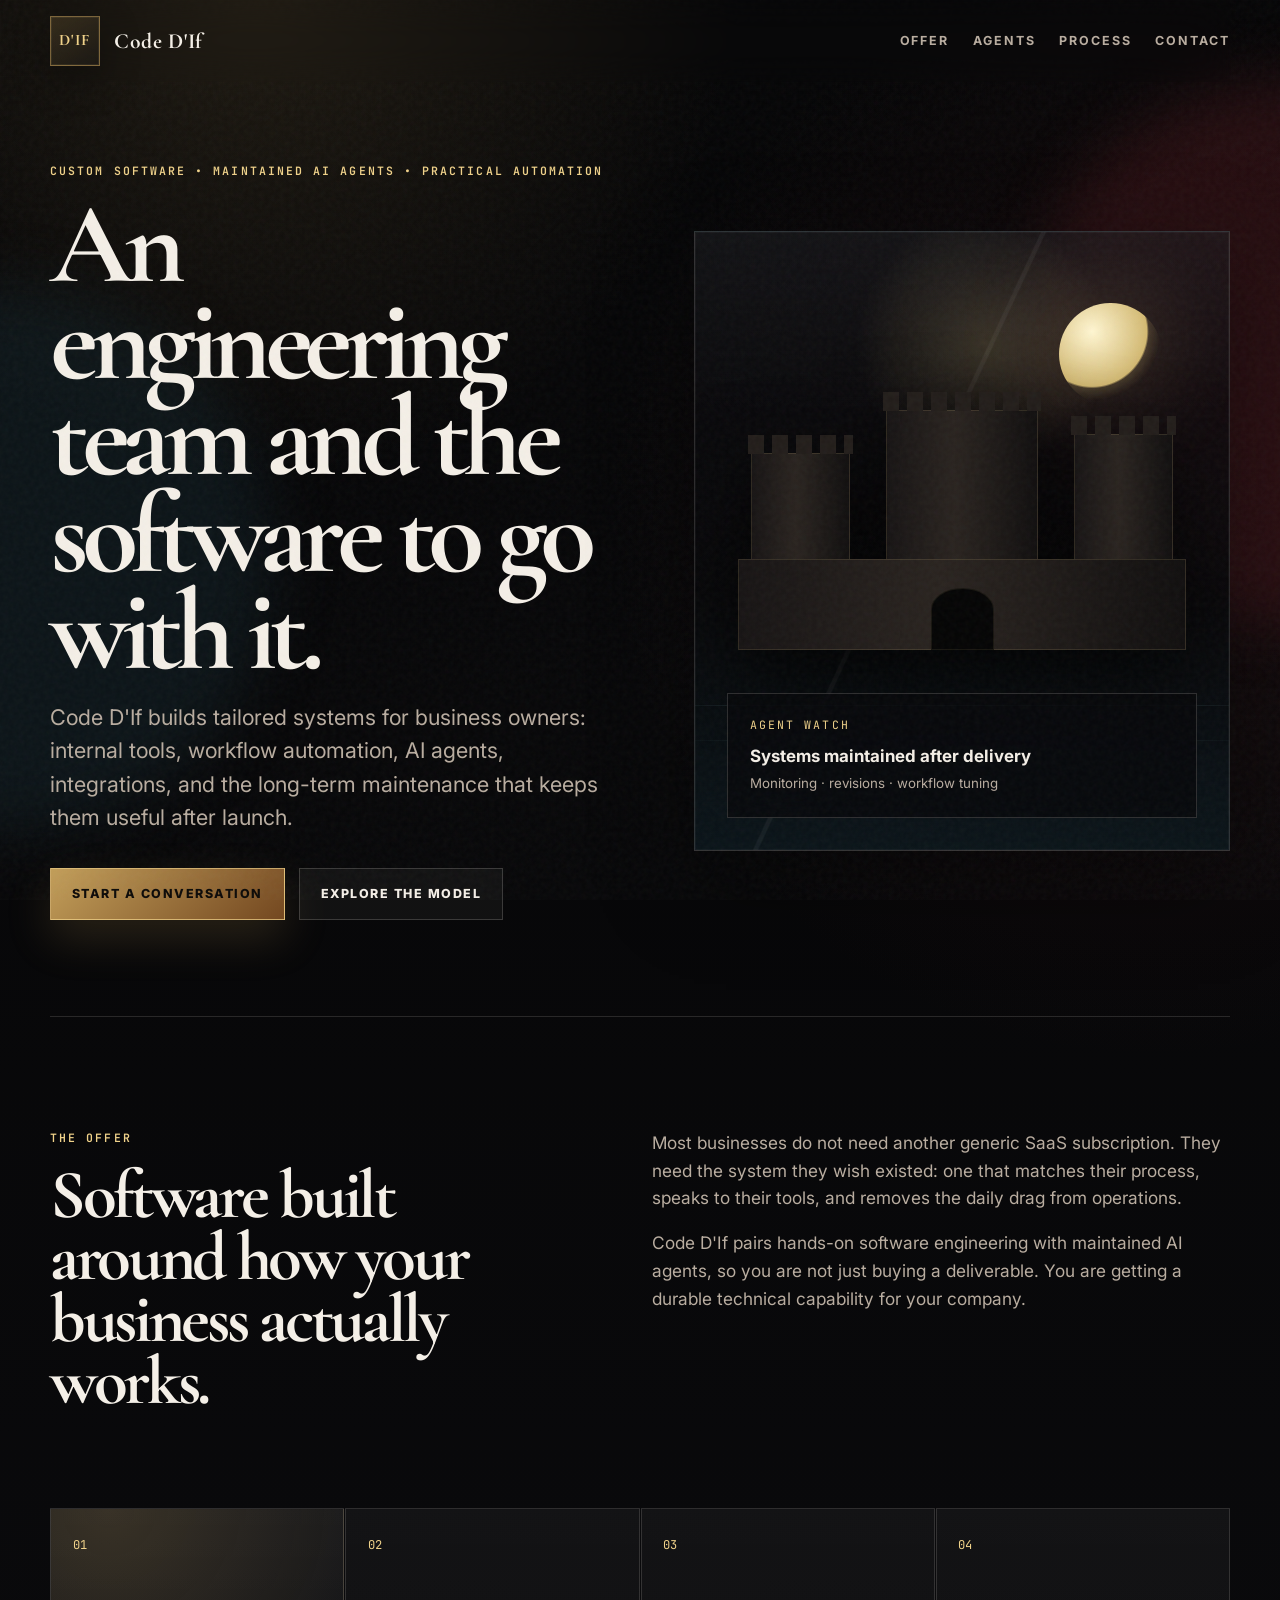
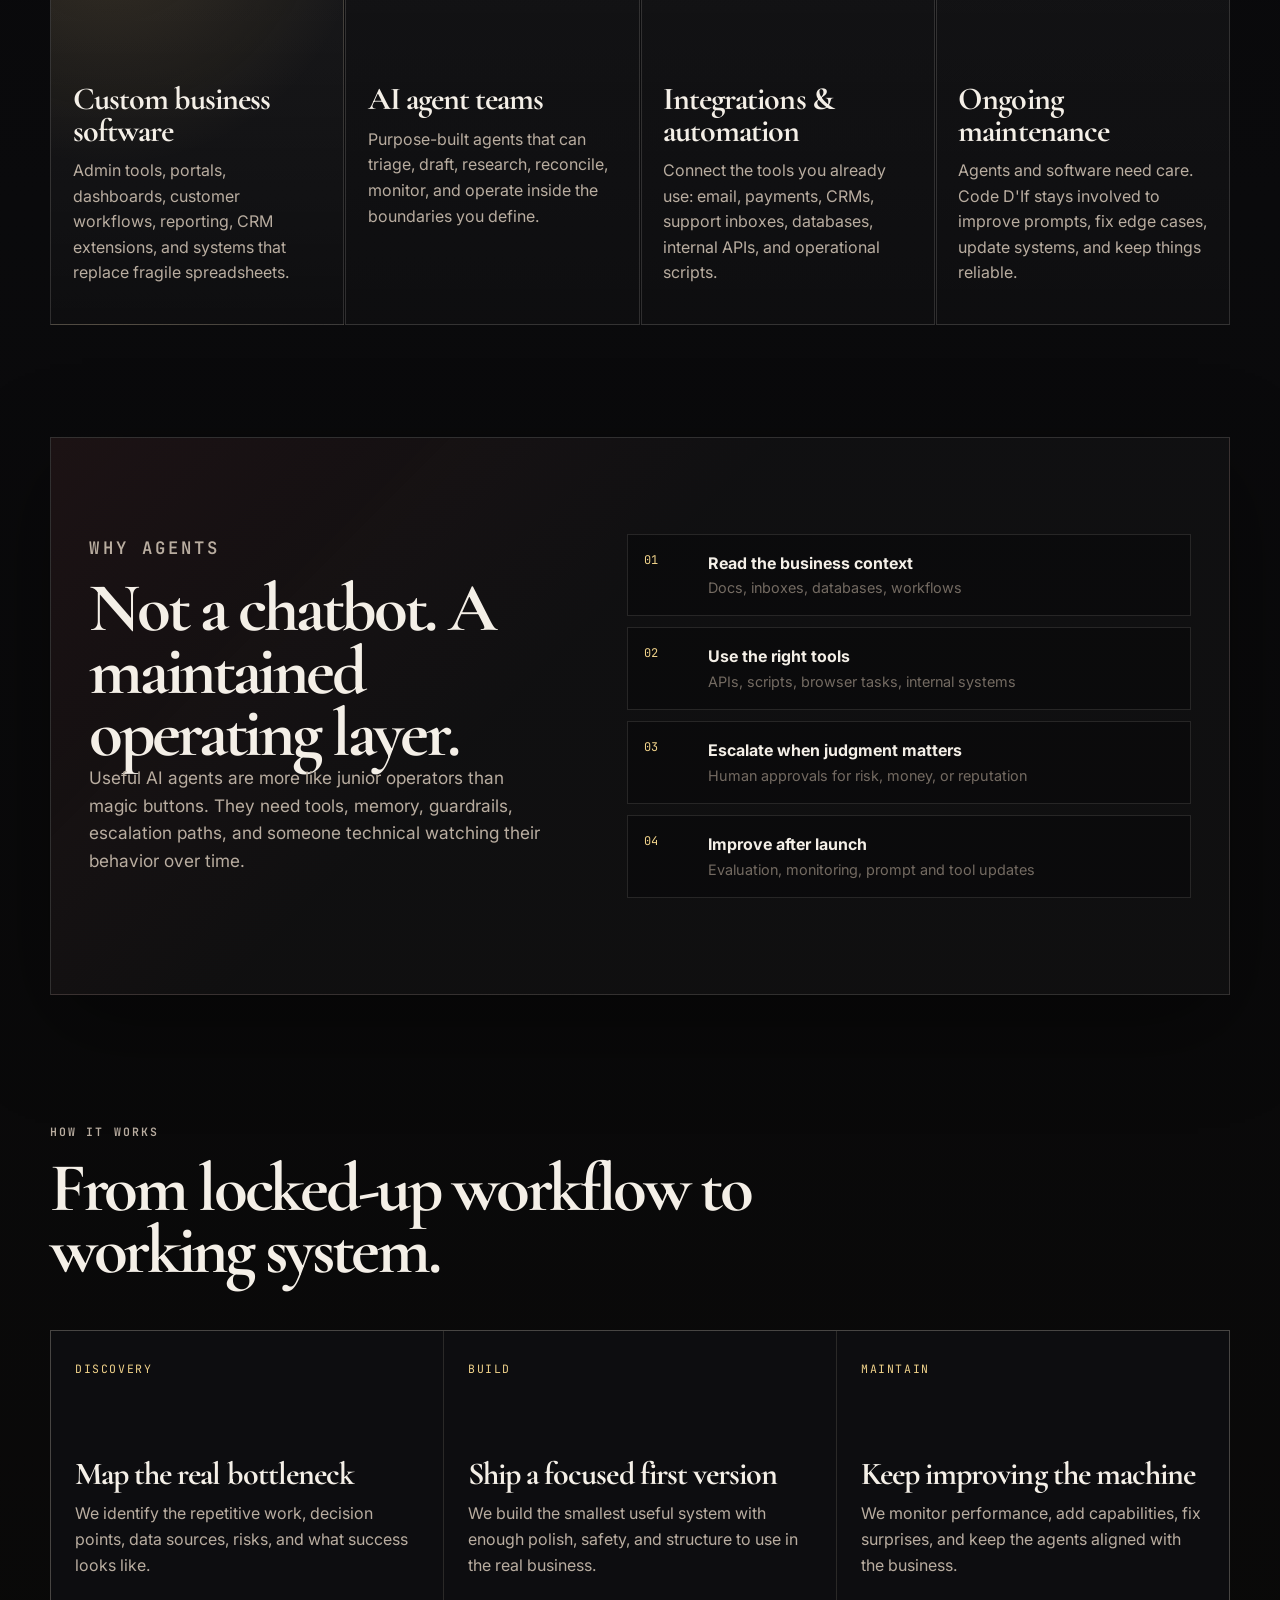
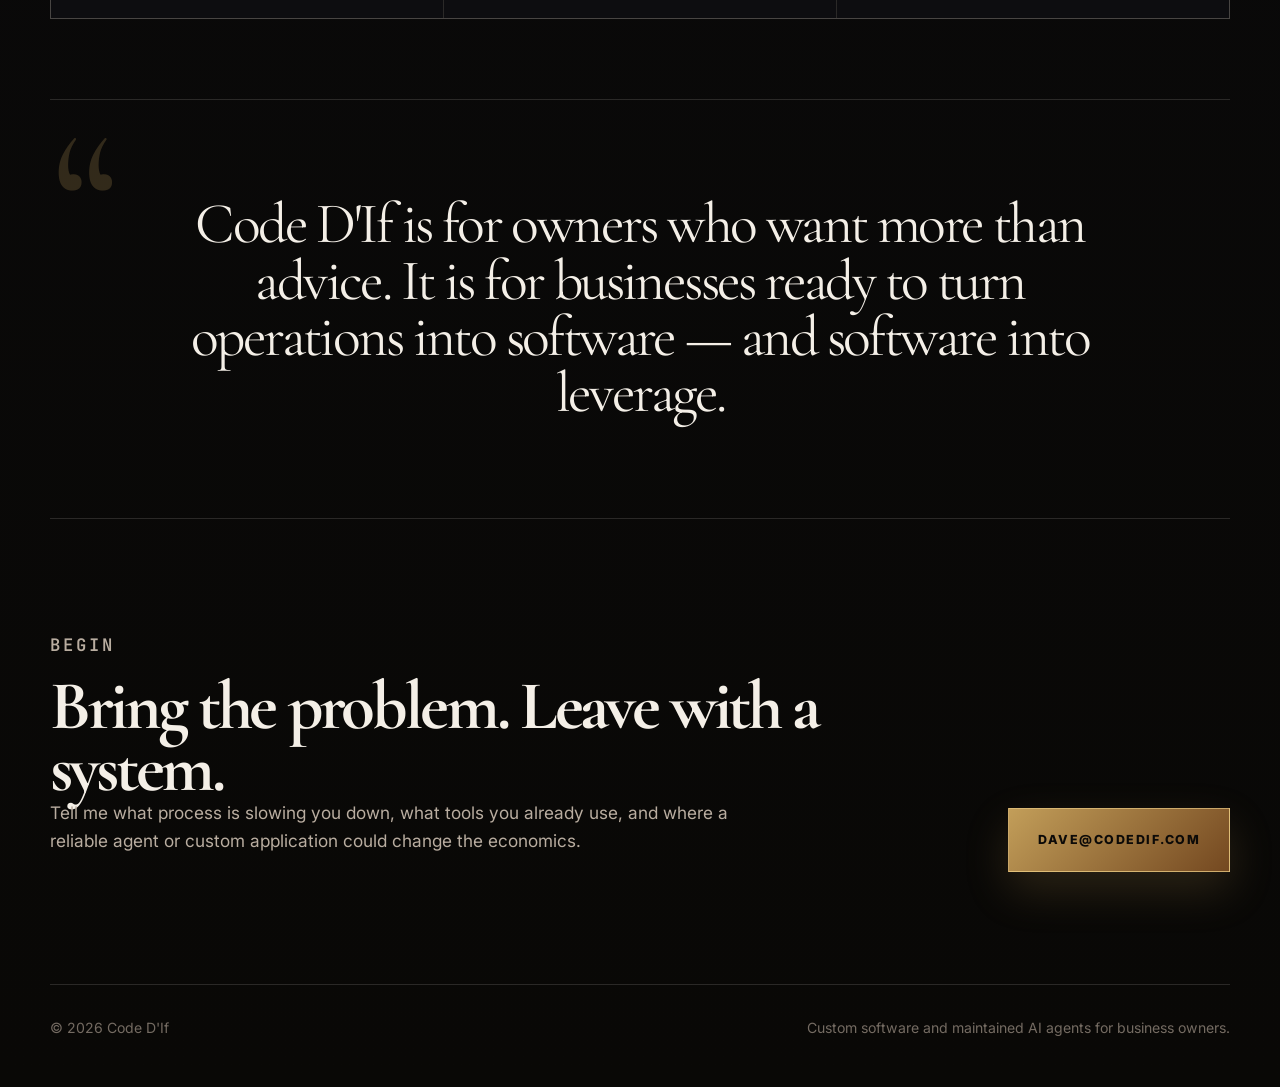
==== index.html @ 92522d08 "feat: add Code D'If static landing page" ====
<!doctype html>
<html lang="en">
<head>
  <meta charset="utf-8" />
  <meta name="viewport" content="width=device-width, initial-scale=1" />
  <meta name="description" content="Code D'If builds custom software and maintained AI agent teams for business owners who need practical systems, fast." />
  <meta name="theme-color" content="#060607" />
  <title>Code D'If — Custom Software & AI Agent Teams</title>
  <link rel="preconnect" href="https://fonts.googleapis.com">
  <link rel="preconnect" href="https://fonts.gstatic.com" crossorigin>
  <link href="https://fonts.googleapis.com/css2?family=Cormorant+Garamond:wght@500;600;700&family=Inter:wght@300;400;500;600;700;800&family=JetBrains+Mono:wght@400;500;600&display=swap" rel="stylesheet">
  <link rel="stylesheet" href="styles.css" />
</head>
<body>
  <div class="ambient ambient-one"></div>
  <div class="ambient ambient-two"></div>

  <header class="site-header" aria-label="Main navigation">
    <a class="brand" href="#top" aria-label="Code D'If home">
      <span class="brand-mark">D'IF</span>
      <span class="brand-text">Code D'If</span>
    </a>
    <nav class="nav-links" aria-label="Primary">
      <a href="#offer">Offer</a>
      <a href="#agents">Agents</a>
      <a href="#process">Process</a>
      <a href="#contact">Contact</a>
    </nav>
  </header>

  <main id="top">
    <section class="hero section-shell">
      <div class="hero-copy">
        <p class="eyebrow">Custom software • maintained AI agents • practical automation</p>
        <h1>An engineering team and the software to go with it.</h1>
        <p class="hero-lede">
          Code D'If builds tailored systems for business owners: internal tools, workflow automation,
          AI agents, integrations, and the long-term maintenance that keeps them useful after launch.
        </p>
        <div class="hero-actions">
          <a class="button primary" href="mailto:dave@codedif.com?subject=Project%20inquiry%20for%20Code%20D'If">Start a conversation</a>
          <a class="button ghost" href="#offer">Explore the model</a>
        </div>
      </div>
      <div class="hero-visual" aria-hidden="true">
        <div class="moon"></div>
        <div class="fortress">
          <span class="tower tower-left"></span>
          <span class="tower tower-right"></span>
          <span class="keep"></span>
          <span class="wall"></span>
          <span class="gate"></span>
        </div>
        <div class="waterline waterline-one"></div>
        <div class="waterline waterline-two"></div>
        <div class="signal-card">
          <span class="mono">AGENT WATCH</span>
          <strong>Systems maintained after delivery</strong>
          <small>Monitoring · revisions · workflow tuning</small>
        </div>
      </div>
    </section>

    <section id="offer" class="section-shell split-section">
      <div>
        <p class="eyebrow">The offer</p>
        <h2>Software built around how your business actually works.</h2>
      </div>
      <div class="rich-text">
        <p>
          Most businesses do not need another generic SaaS subscription. They need the system they
          wish existed: one that matches their process, speaks to their tools, and removes the daily
          drag from operations.
        </p>
        <p>
          Code D'If pairs hands-on software engineering with maintained AI agents, so you are not just
          buying a deliverable. You are getting a durable technical capability for your company.
        </p>
      </div>
    </section>

    <section class="section-shell cards-grid" aria-label="Services">
      <article class="service-card featured">
        <span class="card-number">01</span>
        <h3>Custom business software</h3>
        <p>Admin tools, portals, dashboards, customer workflows, reporting, CRM extensions, and systems that replace fragile spreadsheets.</p>
      </article>
      <article class="service-card">
        <span class="card-number">02</span>
        <h3>AI agent teams</h3>
        <p>Purpose-built agents that can triage, draft, research, reconcile, monitor, and operate inside the boundaries you define.</p>
      </article>
      <article class="service-card">
        <span class="card-number">03</span>
        <h3>Integrations & automation</h3>
        <p>Connect the tools you already use: email, payments, CRMs, support inboxes, databases, internal APIs, and operational scripts.</p>
      </article>
      <article class="service-card">
        <span class="card-number">04</span>
        <h3>Ongoing maintenance</h3>
        <p>Agents and software need care. Code D'If stays involved to improve prompts, fix edge cases, update systems, and keep things reliable.</p>
      </article>
    </section>

    <section id="agents" class="section-shell agents-panel">
      <div class="panel-copy">
        <p class="eyebrow">Why agents</p>
        <h2>Not a chatbot. A maintained operating layer.</h2>
        <p>
          Useful AI agents are more like junior operators than magic buttons. They need tools, memory,
          guardrails, escalation paths, and someone technical watching their behavior over time.
        </p>
      </div>
      <div class="agent-stack">
        <div class="agent-row"><span>01</span><strong>Read the business context</strong><em>Docs, inboxes, databases, workflows</em></div>
        <div class="agent-row"><span>02</span><strong>Use the right tools</strong><em>APIs, scripts, browser tasks, internal systems</em></div>
        <div class="agent-row"><span>03</span><strong>Escalate when judgment matters</strong><em>Human approvals for risk, money, or reputation</em></div>
        <div class="agent-row"><span>04</span><strong>Improve after launch</strong><em>Evaluation, monitoring, prompt and tool updates</em></div>
      </div>
    </section>

    <section id="process" class="section-shell process-section">
      <p class="eyebrow">How it works</p>
      <h2>From locked-up workflow to working system.</h2>
      <div class="timeline">
        <article>
          <span>Discovery</span>
          <h3>Map the real bottleneck</h3>
          <p>We identify the repetitive work, decision points, data sources, risks, and what success looks like.</p>
        </article>
        <article>
          <span>Build</span>
          <h3>Ship a focused first version</h3>
          <p>We build the smallest useful system with enough polish, safety, and structure to use in the real business.</p>
        </article>
        <article>
          <span>Maintain</span>
          <h3>Keep improving the machine</h3>
          <p>We monitor performance, add capabilities, fix surprises, and keep the agents aligned with the business.</p>
        </article>
      </div>
    </section>

    <section class="section-shell proof-section">
      <div class="quote-mark">“</div>
      <blockquote>
        Code D'If is for owners who want more than advice. It is for businesses ready to turn operations into software — and software into leverage.
      </blockquote>
    </section>

    <section id="contact" class="section-shell contact-section">
      <div>
        <p class="eyebrow">Begin</p>
        <h2>Bring the problem. Leave with a system.</h2>
        <p>Tell me what process is slowing you down, what tools you already use, and where a reliable agent or custom application could change the economics.</p>
      </div>
      <a class="button primary large" href="mailto:dave@codedif.com?subject=Project%20inquiry%20for%20Code%20D'If">dave@codedif.com</a>
    </section>
  </main>

  <footer class="site-footer">
    <span>© <span id="year">2026</span> Code D'If</span>
    <span>Custom software and maintained AI agents for business owners.</span>
  </footer>

  <script>
    document.getElementById('year').textContent = new Date().getFullYear();
  </script>
</body>
</html>
---- styles.css ----
:root {
  --bg: #060607;
  --bg-2: #0d0d10;
  --ink: #f4efe7;
  --muted: #b9ada0;
  --dim: #746b62;
  --gold: #c6a15b;
  --gold-2: #f0d28a;
  --blood: #581d20;
  --sea: #14252c;
  --line: rgba(244, 239, 231, 0.14);
  --panel: rgba(19, 18, 18, 0.72);
  --panel-strong: rgba(28, 25, 23, 0.94);
  --shadow: 0 30px 90px rgba(0, 0, 0, 0.42);
  --serif: 'Cormorant Garamond', Georgia, serif;
  --sans: 'Inter', system-ui, -apple-system, BlinkMacSystemFont, 'Segoe UI', sans-serif;
  --mono: 'JetBrains Mono', ui-monospace, SFMono-Regular, Menlo, Monaco, Consolas, monospace;
}

* { box-sizing: border-box; }

html { scroll-behavior: smooth; }

body {
  margin: 0;
  min-height: 100vh;
  color: var(--ink);
  background:
    radial-gradient(circle at 20% 0%, rgba(198, 161, 91, 0.13), transparent 30rem),
    radial-gradient(circle at 90% 12%, rgba(88, 29, 32, 0.18), transparent 34rem),
    linear-gradient(180deg, #050506 0%, #0a0a0c 42%, #090806 100%);
  font-family: var(--sans);
  line-height: 1.6;
  overflow-x: hidden;
}

body::before {
  content: '';
  position: fixed;
  inset: 0;
  pointer-events: none;
  opacity: 0.22;
  background-image:
    linear-gradient(rgba(244, 239, 231, 0.045) 1px, transparent 1px),
    linear-gradient(90deg, rgba(244, 239, 231, 0.045) 1px, transparent 1px);
  background-size: 76px 76px;
  mask-image: linear-gradient(to bottom, black, transparent 78%);
}

body::after {
  content: '';
  position: fixed;
  inset: 0;
  pointer-events: none;
  opacity: 0.075;
  background-image: url("data:image/svg+xml,%3Csvg viewBox='0 0 220 220' xmlns='http://www.w3.org/2000/svg'%3E%3Cfilter id='n'%3E%3CfeTurbulence type='fractalNoise' baseFrequency='.8' numOctaves='3' stitchTiles='stitch'/%3E%3C/filter%3E%3Crect width='220' height='220' filter='url(%23n)' opacity='.55'/%3E%3C/svg%3E");
}

a { color: inherit; text-decoration: none; }

.ambient {
  position: fixed;
  width: 34rem;
  height: 34rem;
  border-radius: 50%;
  filter: blur(30px);
  pointer-events: none;
  z-index: -1;
}

.ambient-one {
  left: -17rem;
  top: 18rem;
  background: rgba(20, 37, 44, 0.46);
}

.ambient-two {
  right: -18rem;
  top: 5rem;
  background: rgba(88, 29, 32, 0.34);
}

.site-header {
  position: sticky;
  top: 0;
  z-index: 10;
  display: flex;
  align-items: center;
  justify-content: space-between;
  gap: 2rem;
  width: min(1180px, calc(100% - 40px));
  margin: 0 auto;
  padding: 1rem 0;
  backdrop-filter: blur(18px);
}

.brand {
  display: inline-flex;
  align-items: center;
  gap: 0.85rem;
  min-width: max-content;
}

.brand-mark {
  display: grid;
  place-items: center;
  width: 3.15rem;
  height: 3.15rem;
  border: 1px solid rgba(198, 161, 91, 0.55);
  background: linear-gradient(145deg, rgba(198, 161, 91, 0.18), rgba(255, 255, 255, 0.02));
  color: var(--gold-2);
  font-family: var(--serif);
  font-weight: 700;
  letter-spacing: 0.09em;
  box-shadow: inset 0 0 0 1px rgba(240, 210, 138, 0.08), 0 12px 40px rgba(0, 0, 0, 0.3);
}

.brand-text {
  font-family: var(--serif);
  font-size: 1.35rem;
  font-weight: 700;
  letter-spacing: 0.03em;
}

.nav-links {
  display: flex;
  gap: 1.45rem;
  color: var(--muted);
  font-size: 0.78rem;
  font-weight: 700;
  letter-spacing: 0.16em;
  text-transform: uppercase;
}

.nav-links a {
  position: relative;
  transition: color 180ms ease;
}

.nav-links a::after {
  content: '';
  position: absolute;
  left: 0;
  right: 0;
  bottom: -0.45rem;
  height: 1px;
  transform: scaleX(0);
  transform-origin: left;
  background: var(--gold);
  transition: transform 180ms ease;
}

.nav-links a:hover { color: var(--ink); }
.nav-links a:hover::after { transform: scaleX(1); }

.section-shell {
  width: min(1180px, calc(100% - 40px));
  margin: 0 auto;
}

.hero {
  display: grid;
  grid-template-columns: minmax(0, 1.04fr) minmax(320px, 0.96fr);
  align-items: center;
  gap: clamp(2rem, 5vw, 5rem);
  min-height: calc(100vh - 92px);
  padding: 5rem 0 6rem;
}

.eyebrow {
  margin: 0 0 1rem;
  color: var(--gold-2);
  font-family: var(--mono);
  font-size: 0.72rem;
  font-weight: 600;
  letter-spacing: 0.18em;
  text-transform: uppercase;
}

h1, h2, h3, p, blockquote { margin-top: 0; }

h1 {
  max-width: 760px;
  margin-bottom: 1.25rem;
  font-family: var(--serif);
  font-size: clamp(4rem, 9vw, 8.5rem);
  line-height: 0.84;
  letter-spacing: -0.065em;
  font-weight: 700;
}

h2 {
  margin-bottom: 0;
  font-family: var(--serif);
  font-size: clamp(2.7rem, 5.4vw, 5.7rem);
  line-height: 0.9;
  letter-spacing: -0.048em;
  font-weight: 700;
}

h3 {
  margin-bottom: 0.75rem;
  font-family: var(--serif);
  font-size: 2rem;
  line-height: 0.98;
  letter-spacing: -0.03em;
}

.hero-lede {
  max-width: 680px;
  color: var(--muted);
  font-size: clamp(1.05rem, 1.8vw, 1.35rem);
  font-weight: 400;
  line-height: 1.55;
}

.hero-actions {
  display: flex;
  flex-wrap: wrap;
  gap: 0.9rem;
  margin-top: 2.1rem;
}

.button {
  display: inline-flex;
  align-items: center;
  justify-content: center;
  min-height: 3.25rem;
  padding: 0 1.3rem;
  border: 1px solid rgba(244, 239, 231, 0.18);
  font-size: 0.78rem;
  font-weight: 800;
  letter-spacing: 0.12em;
  text-transform: uppercase;
  transition: transform 180ms ease, border-color 180ms ease, background 180ms ease;
}

.button:hover { transform: translateY(-2px); }

.button.primary {
  border-color: rgba(240, 210, 138, 0.68);
  background: linear-gradient(135deg, rgba(198, 161, 91, 0.98), rgba(122, 76, 34, 0.95));
  color: #0c0a08;
  box-shadow: 0 18px 45px rgba(198, 161, 91, 0.18);
}

.button.ghost {
  background: rgba(244, 239, 231, 0.045);
  color: var(--ink);
}

.button.large { min-height: 4rem; padding-inline: 1.8rem; }

.hero-visual {
  position: relative;
  min-height: 620px;
  border: 1px solid var(--line);
  background:
    linear-gradient(180deg, rgba(255, 255, 255, 0.03), transparent 30%),
    radial-gradient(circle at 54% 18%, rgba(240, 210, 138, 0.18), transparent 8rem),
    linear-gradient(180deg, rgba(14, 15, 19, 0.55), rgba(8, 8, 10, 0.94) 58%, rgba(11, 22, 27, 0.88));
  box-shadow: var(--shadow), inset 0 0 0 1px rgba(255, 255, 255, 0.035);
  overflow: hidden;
}

.hero-visual::before {
  content: '';
  position: absolute;
  inset: 0;
  background: linear-gradient(115deg, transparent 0 42%, rgba(255, 255, 255, 0.05) 42.2% 42.6%, transparent 42.8% 100%);
}

.moon {
  position: absolute;
  top: 4.4rem;
  right: 4.2rem;
  width: 6.4rem;
  height: 6.4rem;
  border-radius: 50%;
  background: radial-gradient(circle at 32% 28%, #fff6d2, #d3b972 54%, rgba(211, 185, 114, 0.18) 56%, transparent 68%);
  filter: drop-shadow(0 0 48px rgba(240, 210, 138, 0.28));
}

.fortress {
  position: absolute;
  left: 8%;
  right: 8%;
  bottom: 12.5rem;
  height: 15rem;
  filter: drop-shadow(0 24px 36px rgba(0, 0, 0, 0.72));
}

.tower, .keep, .wall, .gate {
  position: absolute;
  bottom: 0;
  background: linear-gradient(90deg, #171414, #29231f 45%, #110f0f);
  border: 1px solid rgba(240, 210, 138, 0.13);
}

.tower { width: 22%; height: 82%; }
.tower::before, .keep::before {
  content: '';
  position: absolute;
  top: -1.2rem;
  left: -0.25rem;
  right: -0.25rem;
  height: 1.2rem;
  background: repeating-linear-gradient(90deg, #221d1a 0 16px, transparent 16px 24px);
}

.tower-left { left: 3%; }
.tower-right { right: 3%; height: 90%; }
.keep { left: 33%; width: 34%; height: 100%; }
.wall { left: 0; right: 0; height: 38%; }
.gate {
  left: 43%;
  width: 14%;
  height: 26%;
  border-radius: 50% 50% 0 0 / 34% 34% 0 0;
  background: #050505;
  border-color: rgba(240, 210, 138, 0.08);
}

.waterline {
  position: absolute;
  left: -8%;
  right: -8%;
  height: 1px;
  background: linear-gradient(90deg, transparent, rgba(128, 171, 180, 0.42), transparent);
}

.waterline-one { bottom: 9rem; }
.waterline-two { bottom: 6.8rem; opacity: 0.52; }

.signal-card {
  position: absolute;
  left: 2rem;
  right: 2rem;
  bottom: 2rem;
  padding: 1.35rem;
  border: 1px solid rgba(244, 239, 231, 0.16);
  background: rgba(8, 8, 10, 0.72);
  backdrop-filter: blur(16px);
}

.signal-card .mono {
  display: block;
  margin-bottom: 0.55rem;
  color: var(--gold-2);
  font-family: var(--mono);
  font-size: 0.72rem;
  letter-spacing: 0.18em;
}

.signal-card strong { display: block; font-size: 1.06rem; }
.signal-card small { color: var(--muted); }

.split-section {
  display: grid;
  grid-template-columns: 0.94fr 1.06fr;
  gap: clamp(2rem, 7vw, 6rem);
  padding: 7rem 0 4rem;
  border-top: 1px solid var(--line);
}

.rich-text {
  color: var(--muted);
  font-size: 1.08rem;
}

.cards-grid {
  display: grid;
  grid-template-columns: repeat(4, 1fr);
  gap: 1px;
  padding: 2rem 0 7rem;
}

.service-card {
  min-height: 25rem;
  padding: 1.35rem;
  border: 1px solid var(--line);
  background: linear-gradient(180deg, rgba(255,255,255,0.045), rgba(255,255,255,0.018));
}

.service-card.featured {
  background:
    radial-gradient(circle at 20% 0%, rgba(198, 161, 91, 0.18), transparent 16rem),
    linear-gradient(180deg, rgba(255,255,255,0.07), rgba(255,255,255,0.02));
}

.card-number {
  display: inline-block;
  margin-bottom: 8rem;
  color: var(--gold-2);
  font-family: var(--mono);
  font-size: 0.76rem;
}

.service-card p,
.agents-panel p,
.process-section p,
.contact-section p {
  color: var(--muted);
}

.agents-panel {
  display: grid;
  grid-template-columns: 0.9fr 1.1fr;
  gap: clamp(2rem, 6vw, 5rem);
  align-items: start;
  padding: 6rem clamp(1.25rem, 3vw, 3rem);
  border: 1px solid var(--line);
  background:
    linear-gradient(135deg, rgba(88, 29, 32, 0.16), transparent 42%),
    rgba(255, 255, 255, 0.028);
  box-shadow: var(--shadow);
}

.panel-copy p { font-size: 1.08rem; }

.agent-stack {
  display: grid;
  gap: 0.7rem;
}

.agent-row {
  display: grid;
  grid-template-columns: 3rem 1fr;
  gap: 0 1rem;
  padding: 1rem;
  border: 1px solid rgba(244, 239, 231, 0.12);
  background: rgba(6, 6, 7, 0.48);
}

.agent-row span {
  grid-row: span 2;
  color: var(--gold-2);
  font-family: var(--mono);
  font-size: 0.75rem;
}

.agent-row strong { font-size: 1rem; }
.agent-row em { color: var(--dim); font-style: normal; font-size: 0.9rem; }

.process-section {
  padding: 8rem 0 5rem;
}

.process-section > h2 { max-width: 830px; }

.timeline {
  display: grid;
  grid-template-columns: repeat(3, 1fr);
  gap: 1px;
  margin-top: 3rem;
  border: 1px solid var(--line);
  background: var(--line);
}

.timeline article {
  padding: 1.5rem;
  background: var(--bg-2);
}

.timeline span {
  display: inline-block;
  margin-bottom: 5rem;
  color: var(--gold-2);
  font-family: var(--mono);
  font-size: 0.72rem;
  letter-spacing: 0.14em;
  text-transform: uppercase;
}

.proof-section {
  position: relative;
  padding: 6rem 0;
  border-top: 1px solid var(--line);
  border-bottom: 1px solid var(--line);
}

.quote-mark {
  position: absolute;
  top: 0;
  left: 0;
  color: rgba(198, 161, 91, 0.22);
  font-family: var(--serif);
  font-size: 13rem;
  line-height: 1;
}

blockquote {
  max-width: 980px;
  margin: 0 auto;
  font-family: var(--serif);
  font-size: clamp(2rem, 4.5vw, 5rem);
  line-height: 0.98;
  letter-spacing: -0.045em;
  text-align: center;
}

.contact-section {
  display: grid;
  grid-template-columns: 1fr auto;
  gap: 2rem;
  align-items: end;
  padding: 7rem 0;
}

.contact-section p { max-width: 700px; font-size: 1.08rem; }

.site-footer {
  display: flex;
  justify-content: space-between;
  gap: 2rem;
  width: min(1180px, calc(100% - 40px));
  margin: 0 auto;
  padding: 2rem 0 3rem;
  border-top: 1px solid var(--line);
  color: var(--dim);
  font-size: 0.88rem;
}

@media (max-width: 980px) {
  .hero,
  .split-section,
  .agents-panel,
  .contact-section {
    grid-template-columns: 1fr;
  }

  .hero { padding-top: 3rem; }
  .hero-visual { min-height: 520px; }
  .cards-grid { grid-template-columns: repeat(2, 1fr); }
  .timeline { grid-template-columns: 1fr; }
  .contact-section { align-items: start; }
}

@media (max-width: 680px) {
  .site-header {
    width: min(100% - 28px, 1180px);
    align-items: flex-start;
  }

  .brand-text { display: none; }

  .nav-links {
    gap: 0.85rem;
    flex-wrap: wrap;
    justify-content: flex-end;
    font-size: 0.68rem;
  }

  .section-shell { width: min(100% - 28px, 1180px); }
  h1 { font-size: clamp(3.5rem, 19vw, 5.2rem); }
  h2 { font-size: clamp(2.5rem, 14vw, 4rem); }
  .hero { min-height: auto; padding-bottom: 4rem; }
  .hero-visual { min-height: 440px; }
  .moon { width: 4.5rem; height: 4.5rem; right: 2.4rem; }
  .fortress { left: 4%; right: 4%; bottom: 10.5rem; }
  .cards-grid { grid-template-columns: 1fr; }
  .service-card { min-height: 18rem; }
  .card-number, .timeline span { margin-bottom: 3rem; }
  .agents-panel { padding: 3rem 1rem; }
  .agent-row { grid-template-columns: 2.2rem 1fr; }
  .site-footer { flex-direction: column; width: min(100% - 28px, 1180px); }
}
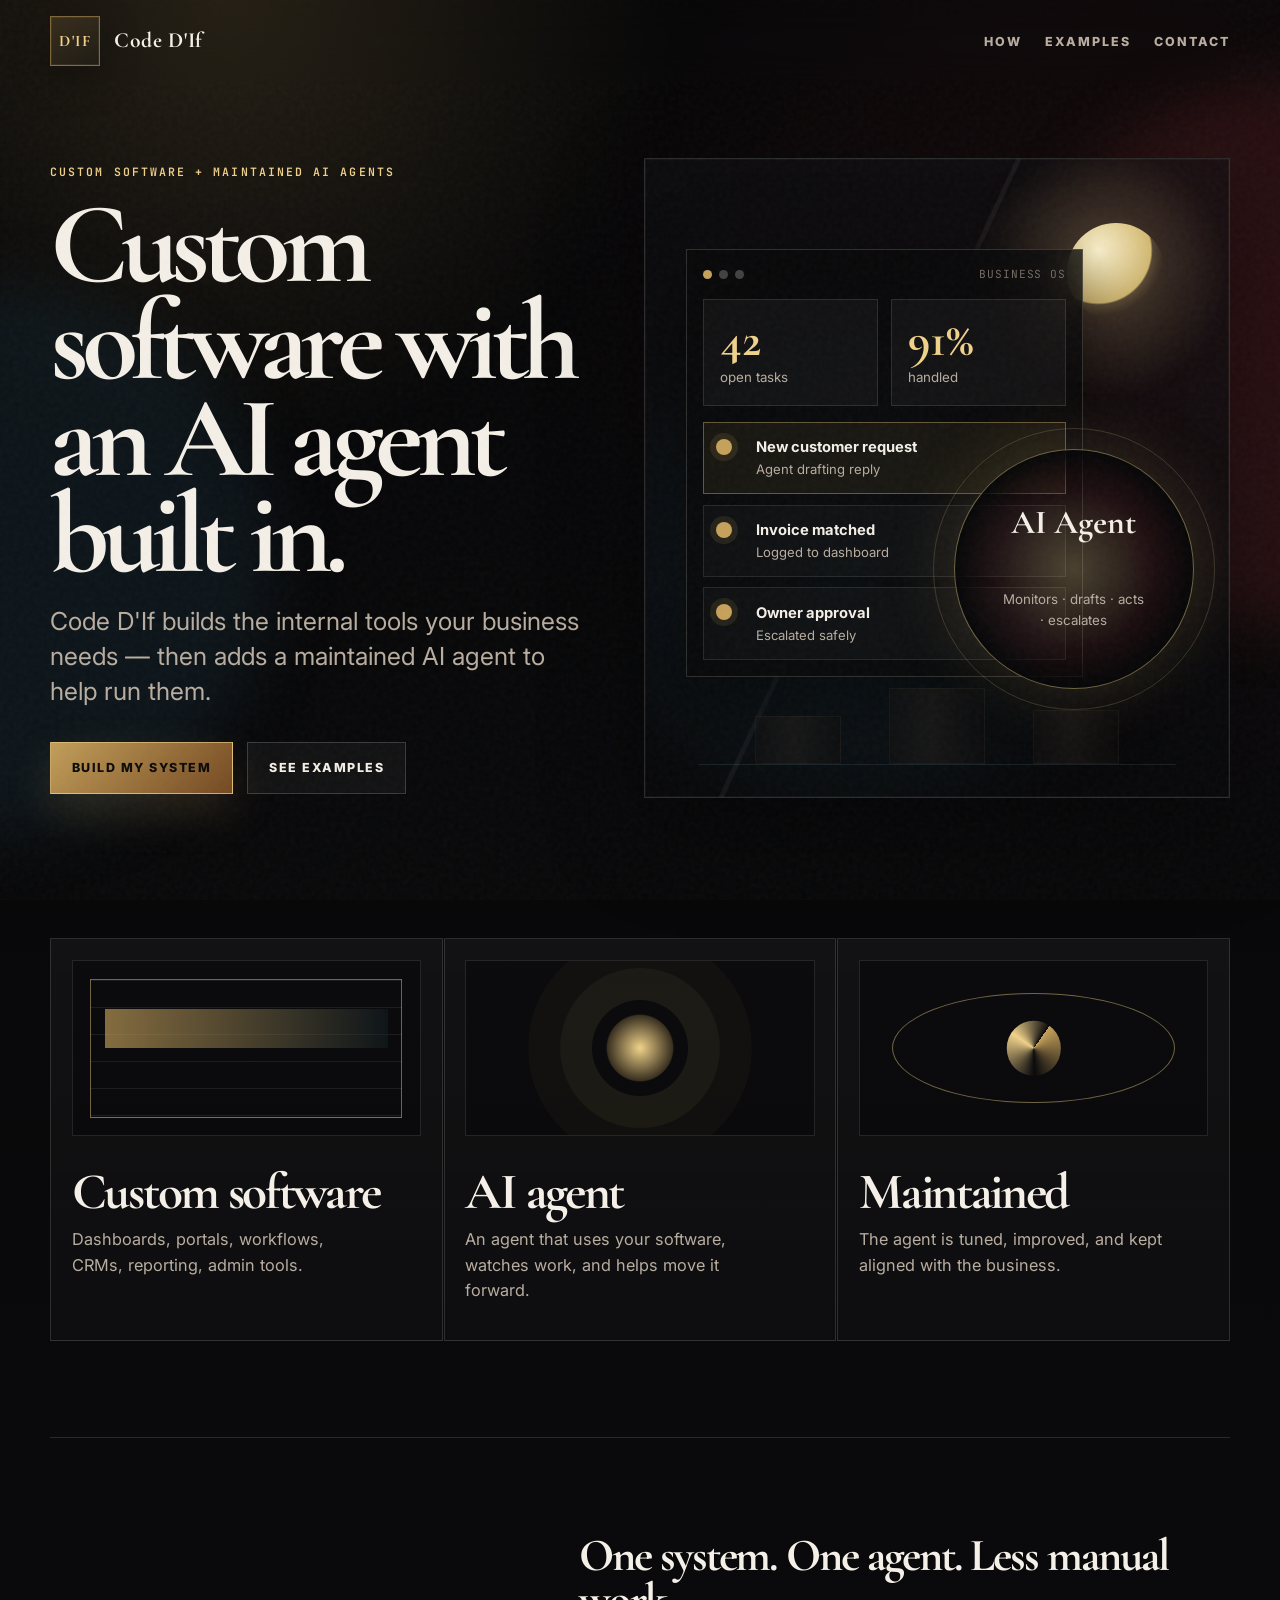
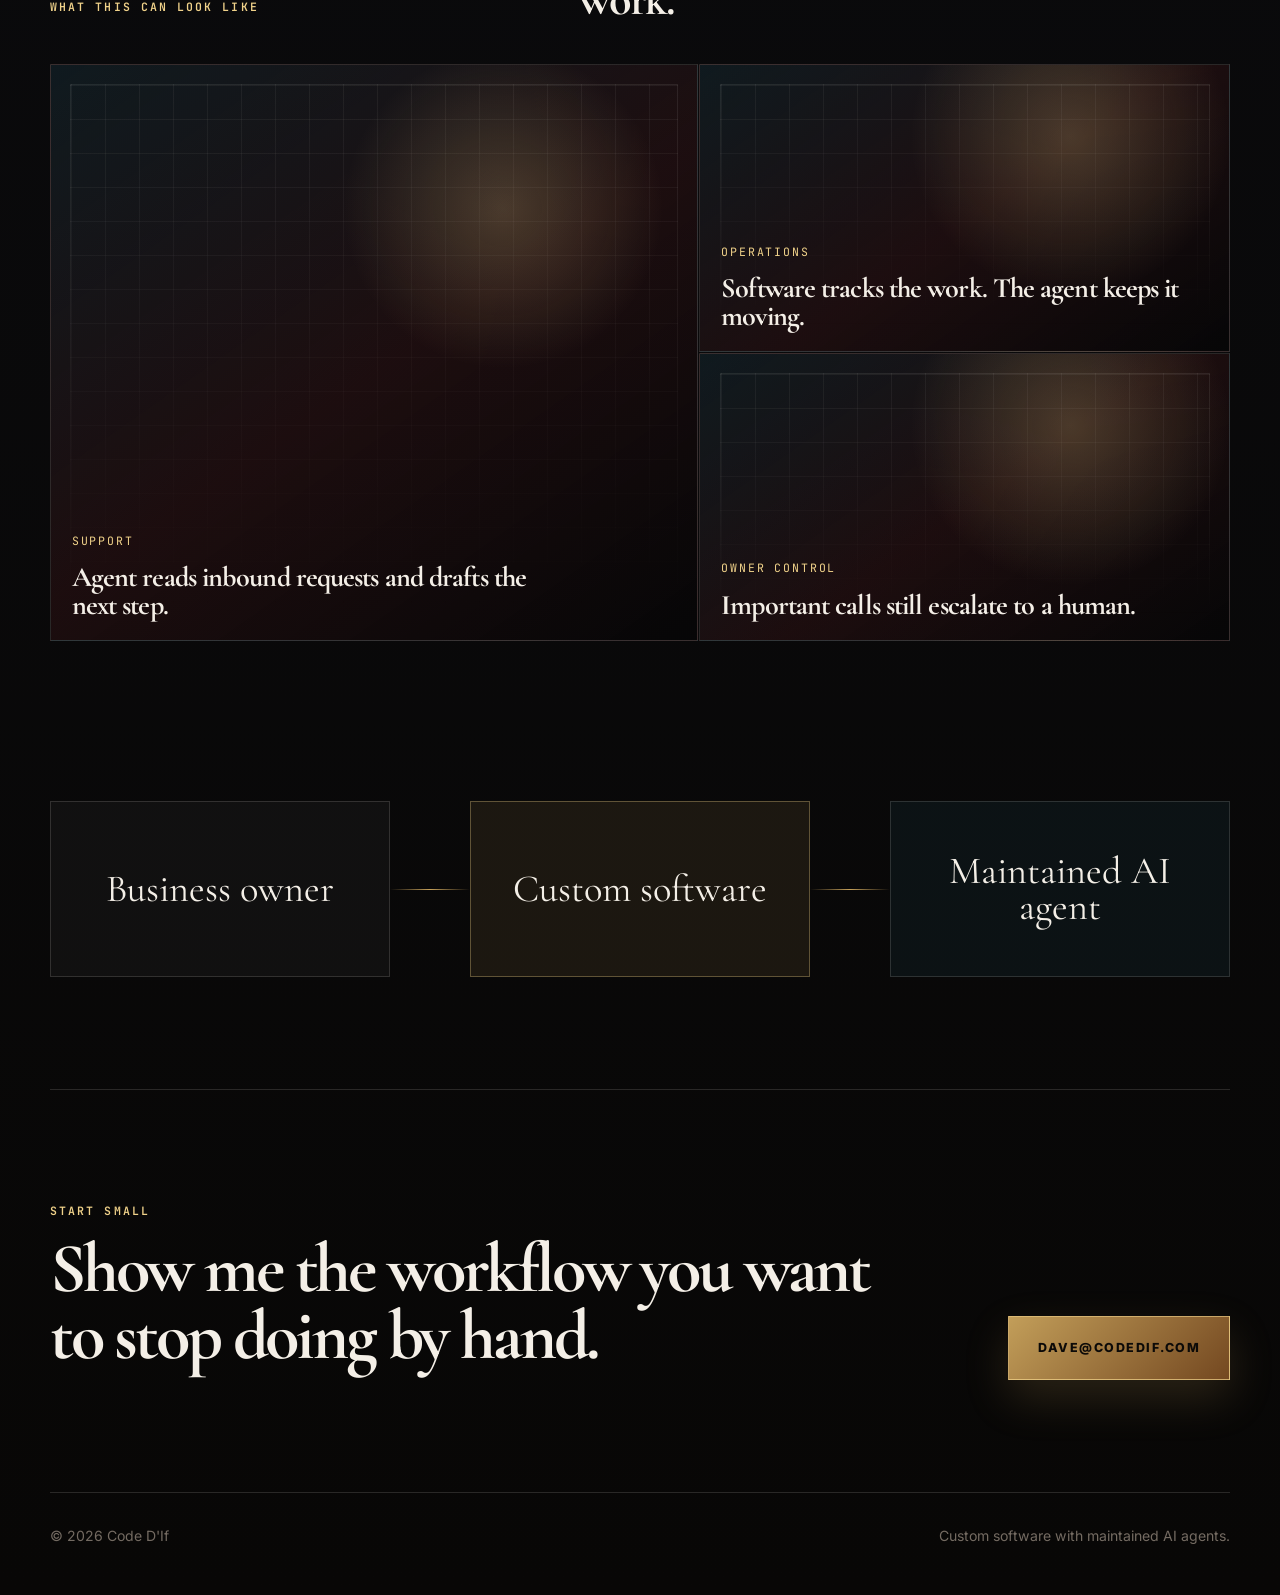
==== commit edd0a67a: "feat: simplify landing page around software agents" ====
--- a/index.html
+++ b/index.html
@@ -3,9 +3,9 @@
 <head>
   <meta charset="utf-8" />
   <meta name="viewport" content="width=device-width, initial-scale=1" />
-  <meta name="description" content="Code D'If builds custom software and maintained AI agent teams for business owners who need practical systems, fast." />
+  <meta name="description" content="Code D'If builds custom business software with maintained AI agents built in." />
   <meta name="theme-color" content="#060607" />
-  <title>Code D'If — Custom Software & AI Agent Teams</title>
+  <title>Code D'If — Software Built With Agents</title>
   <link rel="preconnect" href="https://fonts.googleapis.com">
   <link rel="preconnect" href="https://fonts.gstatic.com" crossorigin>
   <link href="https://fonts.googleapis.com/css2?family=Cormorant+Garamond:wght@500;600;700&family=Inter:wght@300;400;500;600;700;800&family=JetBrains+Mono:wght@400;500;600&display=swap" rel="stylesheet">
@@ -21,9 +21,8 @@
       <span class="brand-text">Code D'If</span>
     </a>
     <nav class="nav-links" aria-label="Primary">
-      <a href="#offer">Offer</a>
-      <a href="#agents">Agents</a>
-      <a href="#process">Process</a>
+      <a href="#how">How</a>
+      <a href="#examples">Examples</a>
       <a href="#contact">Contact</a>
     </nav>
   </header>
@@ -31,128 +30,91 @@
   <main id="top">
     <section class="hero section-shell">
       <div class="hero-copy">
-        <p class="eyebrow">Custom software • maintained AI agents • practical automation</p>
-        <h1>An engineering team and the software to go with it.</h1>
+        <p class="eyebrow">Custom software + maintained AI agents</p>
+        <h1>Custom software with an AI agent built in.</h1>
         <p class="hero-lede">
-          Code D'If builds tailored systems for business owners: internal tools, workflow automation,
-          AI agents, integrations, and the long-term maintenance that keeps them useful after launch.
+          Code D'If builds the internal tools your business needs — then adds a maintained AI agent to help run them.
         </p>
         <div class="hero-actions">
-          <a class="button primary" href="mailto:dave@codedif.com?subject=Project%20inquiry%20for%20Code%20D'If">Start a conversation</a>
-          <a class="button ghost" href="#offer">Explore the model</a>
+          <a class="button primary" href="mailto:dave@codedif.com?subject=Project%20inquiry%20for%20Code%20D'If">Build my system</a>
+          <a class="button ghost" href="#examples">See examples</a>
         </div>
       </div>
-      <div class="hero-visual" aria-hidden="true">
+
+      <div class="hero-visual" aria-label="Illustration of software and AI agent working together">
         <div class="moon"></div>
-        <div class="fortress">
-          <span class="tower tower-left"></span>
-          <span class="tower tower-right"></span>
-          <span class="keep"></span>
-          <span class="wall"></span>
-          <span class="gate"></span>
+        <div class="product-window main-window">
+          <div class="window-bar"><span></span><span></span><span></span><em>Business OS</em></div>
+          <div class="metric-grid">
+            <div><strong>42</strong><small>open tasks</small></div>
+            <div><strong>91%</strong><small>handled</small></div>
+          </div>
+          <div class="workflow-line active"><span></span><b>New customer request</b><em>Agent drafting reply</em></div>
+          <div class="workflow-line"><span></span><b>Invoice matched</b><em>Logged to dashboard</em></div>
+          <div class="workflow-line"><span></span><b>Owner approval</b><em>Escalated safely</em></div>
         </div>
-        <div class="waterline waterline-one"></div>
-        <div class="waterline waterline-two"></div>
-        <div class="signal-card">
-          <span class="mono">AGENT WATCH</span>
-          <strong>Systems maintained after delivery</strong>
-          <small>Monitoring · revisions · workflow tuning</small>
+        <div class="agent-orb">
+          <span class="pulse-ring"></span>
+          <strong>AI Agent</strong>
+          <small>Monitors · drafts · acts · escalates</small>
+        </div>
+        <div class="fortress-mini">
+          <span></span><span></span><span></span>
         </div>
       </div>
     </section>
 
-    <section id="offer" class="section-shell split-section">
-      <div>
-        <p class="eyebrow">The offer</p>
-        <h2>Software built around how your business actually works.</h2>
-      </div>
-      <div class="rich-text">
-        <p>
-          Most businesses do not need another generic SaaS subscription. They need the system they
-          wish existed: one that matches their process, speaks to their tools, and removes the daily
-          drag from operations.
-        </p>
-        <p>
-          Code D'If pairs hands-on software engineering with maintained AI agents, so you are not just
-          buying a deliverable. You are getting a durable technical capability for your company.
-        </p>
-      </div>
-    </section>
-
-    <section class="section-shell cards-grid" aria-label="Services">
-      <article class="service-card featured">
-        <span class="card-number">01</span>
-        <h3>Custom business software</h3>
-        <p>Admin tools, portals, dashboards, customer workflows, reporting, CRM extensions, and systems that replace fragile spreadsheets.</p>
+    <section id="how" class="section-shell icon-strip" aria-label="What Code D'If builds">
+      <article>
+        <div class="visual-icon software-icon"></div>
+        <h2>Custom software</h2>
+        <p>Dashboards, portals, workflows, CRMs, reporting, admin tools.</p>
       </article>
-      <article class="service-card">
-        <span class="card-number">02</span>
-        <h3>AI agent teams</h3>
-        <p>Purpose-built agents that can triage, draft, research, reconcile, monitor, and operate inside the boundaries you define.</p>
+      <article>
+        <div class="visual-icon agent-icon"></div>
+        <h2>AI agent</h2>
+        <p>An agent that uses your software, watches work, and helps move it forward.</p>
       </article>
-      <article class="service-card">
-        <span class="card-number">03</span>
-        <h3>Integrations & automation</h3>
-        <p>Connect the tools you already use: email, payments, CRMs, support inboxes, databases, internal APIs, and operational scripts.</p>
-      </article>
-      <article class="service-card">
-        <span class="card-number">04</span>
-        <h3>Ongoing maintenance</h3>
-        <p>Agents and software need care. Code D'If stays involved to improve prompts, fix edge cases, update systems, and keep things reliable.</p>
+      <article>
+        <div class="visual-icon maintenance-icon"></div>
+        <h2>Maintained</h2>
+        <p>The agent is tuned, improved, and kept aligned with the business.</p>
       </article>
     </section>
 
-    <section id="agents" class="section-shell agents-panel">
-      <div class="panel-copy">
-        <p class="eyebrow">Why agents</p>
-        <h2>Not a chatbot. A maintained operating layer.</h2>
-        <p>
-          Useful AI agents are more like junior operators than magic buttons. They need tools, memory,
-          guardrails, escalation paths, and someone technical watching their behavior over time.
-        </p>
+    <section id="examples" class="section-shell showcase-section">
+      <div class="showcase-copy">
+        <p class="eyebrow">What this can look like</p>
+        <h2>One system. One agent. Less manual work.</h2>
       </div>
-      <div class="agent-stack">
-        <div class="agent-row"><span>01</span><strong>Read the business context</strong><em>Docs, inboxes, databases, workflows</em></div>
-        <div class="agent-row"><span>02</span><strong>Use the right tools</strong><em>APIs, scripts, browser tasks, internal systems</em></div>
-        <div class="agent-row"><span>03</span><strong>Escalate when judgment matters</strong><em>Human approvals for risk, money, or reputation</em></div>
-        <div class="agent-row"><span>04</span><strong>Improve after launch</strong><em>Evaluation, monitoring, prompt and tool updates</em></div>
-      </div>
-    </section>
-
-    <section id="process" class="section-shell process-section">
-      <p class="eyebrow">How it works</p>
-      <h2>From locked-up workflow to working system.</h2>
-      <div class="timeline">
-        <article>
-          <span>Discovery</span>
-          <h3>Map the real bottleneck</h3>
-          <p>We identify the repetitive work, decision points, data sources, risks, and what success looks like.</p>
+      <div class="showcase-grid">
+        <article class="image-card tall">
+          <span class="card-label">Support</span>
+          <h3>Agent reads inbound requests and drafts the next step.</h3>
         </article>
-        <article>
-          <span>Build</span>
-          <h3>Ship a focused first version</h3>
-          <p>We build the smallest useful system with enough polish, safety, and structure to use in the real business.</p>
+        <article class="image-card">
+          <span class="card-label">Operations</span>
+          <h3>Software tracks the work. The agent keeps it moving.</h3>
         </article>
-        <article>
-          <span>Maintain</span>
-          <h3>Keep improving the machine</h3>
-          <p>We monitor performance, add capabilities, fix surprises, and keep the agents aligned with the business.</p>
+        <article class="image-card">
+          <span class="card-label">Owner control</span>
+          <h3>Important calls still escalate to a human.</h3>
         </article>
       </div>
     </section>
 
-    <section class="section-shell proof-section">
-      <div class="quote-mark">“</div>
-      <blockquote>
-        Code D'If is for owners who want more than advice. It is for businesses ready to turn operations into software — and software into leverage.
-      </blockquote>
+    <section class="section-shell diagram-section" aria-label="Software and agent diagram">
+      <div class="diagram-node owner">Business owner</div>
+      <div class="diagram-line"></div>
+      <div class="diagram-node product">Custom software</div>
+      <div class="diagram-line"></div>
+      <div class="diagram-node agent">Maintained AI agent</div>
     </section>
 
     <section id="contact" class="section-shell contact-section">
       <div>
-        <p class="eyebrow">Begin</p>
-        <h2>Bring the problem. Leave with a system.</h2>
-        <p>Tell me what process is slowing you down, what tools you already use, and where a reliable agent or custom application could change the economics.</p>
+        <p class="eyebrow">Start small</p>
+        <h2>Show me the workflow you want to stop doing by hand.</h2>
       </div>
       <a class="button primary large" href="mailto:dave@codedif.com?subject=Project%20inquiry%20for%20Code%20D'If">dave@codedif.com</a>
     </section>
@@ -160,7 +122,7 @@
 
   <footer class="site-footer">
     <span>© <span id="year">2026</span> Code D'If</span>
-    <span>Custom software and maintained AI agents for business owners.</span>
+    <span>Custom software with maintained AI agents.</span>
   </footer>
 
   <script>
--- a/styles.css
+++ b/styles.css
@@ -10,7 +10,6 @@
   --sea: #14252c;
   --line: rgba(244, 239, 231, 0.14);
   --panel: rgba(19, 18, 18, 0.72);
-  --panel-strong: rgba(28, 25, 23, 0.94);
   --shadow: 0 30px 90px rgba(0, 0, 0, 0.42);
   --serif: 'Cormorant Garamond', Georgia, serif;
   --sans: 'Inter', system-ui, -apple-system, BlinkMacSystemFont, 'Segoe UI', sans-serif;
@@ -18,19 +17,17 @@
 }
 
 * { box-sizing: border-box; }
-
 html { scroll-behavior: smooth; }
-
 body {
   margin: 0;
   min-height: 100vh;
   color: var(--ink);
   background:
-    radial-gradient(circle at 20% 0%, rgba(198, 161, 91, 0.13), transparent 30rem),
-    radial-gradient(circle at 90% 12%, rgba(88, 29, 32, 0.18), transparent 34rem),
-    linear-gradient(180deg, #050506 0%, #0a0a0c 42%, #090806 100%);
+    radial-gradient(circle at 18% 0%, rgba(198, 161, 91, 0.16), transparent 28rem),
+    radial-gradient(circle at 86% 10%, rgba(88, 29, 32, 0.20), transparent 34rem),
+    linear-gradient(180deg, #050506 0%, #0a0a0c 45%, #080706 100%);
   font-family: var(--sans);
-  line-height: 1.6;
+  line-height: 1.55;
   overflow-x: hidden;
 }
 
@@ -39,11 +36,11 @@
   position: fixed;
   inset: 0;
   pointer-events: none;
-  opacity: 0.22;
+  opacity: 0.18;
   background-image:
-    linear-gradient(rgba(244, 239, 231, 0.045) 1px, transparent 1px),
-    linear-gradient(90deg, rgba(244, 239, 231, 0.045) 1px, transparent 1px);
-  background-size: 76px 76px;
+    linear-gradient(rgba(244, 239, 231, 0.05) 1px, transparent 1px),
+    linear-gradient(90deg, rgba(244, 239, 231, 0.05) 1px, transparent 1px);
+  background-size: 78px 78px;
   mask-image: linear-gradient(to bottom, black, transparent 78%);
 }
 
@@ -52,7 +49,7 @@
   position: fixed;
   inset: 0;
   pointer-events: none;
-  opacity: 0.075;
+  opacity: 0.07;
   background-image: url("data:image/svg+xml,%3Csvg viewBox='0 0 220 220' xmlns='http://www.w3.org/2000/svg'%3E%3Cfilter id='n'%3E%3CfeTurbulence type='fractalNoise' baseFrequency='.8' numOctaves='3' stitchTiles='stitch'/%3E%3C/filter%3E%3Crect width='220' height='220' filter='url(%23n)' opacity='.55'/%3E%3C/svg%3E");
 }
 
@@ -67,18 +64,8 @@
   pointer-events: none;
   z-index: -1;
 }
-
-.ambient-one {
-  left: -17rem;
-  top: 18rem;
-  background: rgba(20, 37, 44, 0.46);
-}
-
-.ambient-two {
-  right: -18rem;
-  top: 5rem;
-  background: rgba(88, 29, 32, 0.34);
-}
+.ambient-one { left: -17rem; top: 18rem; background: rgba(20, 37, 44, 0.48); }
+.ambient-two { right: -18rem; top: 5rem; background: rgba(88, 29, 32, 0.35); }
 
 .site-header {
   position: sticky;
@@ -94,13 +81,7 @@
   backdrop-filter: blur(18px);
 }
 
-.brand {
-  display: inline-flex;
-  align-items: center;
-  gap: 0.85rem;
-  min-width: max-content;
-}
-
+.brand { display: inline-flex; align-items: center; gap: 0.85rem; min-width: max-content; }
 .brand-mark {
   display: grid;
   place-items: center;
@@ -114,57 +95,40 @@
   letter-spacing: 0.09em;
   box-shadow: inset 0 0 0 1px rgba(240, 210, 138, 0.08), 0 12px 40px rgba(0, 0, 0, 0.3);
 }
-
-.brand-text {
-  font-family: var(--serif);
-  font-size: 1.35rem;
-  font-weight: 700;
-  letter-spacing: 0.03em;
-}
+.brand-text { font-family: var(--serif); font-size: 1.35rem; font-weight: 700; letter-spacing: 0.03em; }
 
 .nav-links {
   display: flex;
   gap: 1.45rem;
   color: var(--muted);
   font-size: 0.78rem;
-  font-weight: 700;
+  font-weight: 800;
   letter-spacing: 0.16em;
   text-transform: uppercase;
 }
-
-.nav-links a {
-  position: relative;
-  transition: color 180ms ease;
-}
-
+.nav-links a { position: relative; transition: color 180ms ease; }
 .nav-links a::after {
   content: '';
   position: absolute;
-  left: 0;
-  right: 0;
-  bottom: -0.45rem;
+  left: 0; right: 0; bottom: -0.45rem;
   height: 1px;
   transform: scaleX(0);
   transform-origin: left;
   background: var(--gold);
   transition: transform 180ms ease;
 }
-
 .nav-links a:hover { color: var(--ink); }
 .nav-links a:hover::after { transform: scaleX(1); }
 
-.section-shell {
-  width: min(1180px, calc(100% - 40px));
-  margin: 0 auto;
-}
+.section-shell { width: min(1180px, calc(100% - 40px)); margin: 0 auto; }
 
 .hero {
   display: grid;
-  grid-template-columns: minmax(0, 1.04fr) minmax(320px, 0.96fr);
+  grid-template-columns: minmax(0, 0.95fr) minmax(360px, 1.05fr);
   align-items: center;
   gap: clamp(2rem, 5vw, 5rem);
   min-height: calc(100vh - 92px);
-  padding: 5rem 0 6rem;
+  padding: 4.5rem 0 5.5rem;
 }
 
 .eyebrow {
@@ -177,50 +141,40 @@
   text-transform: uppercase;
 }
 
-h1, h2, h3, p, blockquote { margin-top: 0; }
-
+h1, h2, h3, p { margin-top: 0; }
 h1 {
-  max-width: 760px;
+  max-width: 720px;
   margin-bottom: 1.25rem;
   font-family: var(--serif);
-  font-size: clamp(4rem, 9vw, 8.5rem);
+  font-size: clamp(4.3rem, 9vw, 8.4rem);
   line-height: 0.84;
   letter-spacing: -0.065em;
   font-weight: 700;
 }
-
 h2 {
+  margin-bottom: 0.65rem;
+  font-family: var(--serif);
+  font-size: clamp(2.2rem, 3.6vw, 4.2rem);
+  line-height: 0.95;
+  letter-spacing: -0.045em;
+  font-weight: 700;
+}
+h3 {
   margin-bottom: 0;
   font-family: var(--serif);
-  font-size: clamp(2.7rem, 5.4vw, 5.7rem);
-  line-height: 0.9;
-  letter-spacing: -0.048em;
-  font-weight: 700;
-}
-
-h3 {
-  margin-bottom: 0.75rem;
-  font-family: var(--serif);
-  font-size: 2rem;
+  font-size: clamp(1.75rem, 2.2vw, 2.45rem);
   line-height: 0.98;
-  letter-spacing: -0.03em;
+  letter-spacing: -0.032em;
 }
 
 .hero-lede {
-  max-width: 680px;
+  max-width: 650px;
   color: var(--muted);
-  font-size: clamp(1.05rem, 1.8vw, 1.35rem);
-  font-weight: 400;
-  line-height: 1.55;
-}
-
-.hero-actions {
-  display: flex;
-  flex-wrap: wrap;
-  gap: 0.9rem;
-  margin-top: 2.1rem;
-}
-
+  font-size: clamp(1.18rem, 2vw, 1.55rem);
+  line-height: 1.42;
+}
+
+.hero-actions { display: flex; flex-wrap: wrap; gap: 0.9rem; margin-top: 2rem; }
 .button {
   display: inline-flex;
   align-items: center;
@@ -234,270 +188,283 @@
   text-transform: uppercase;
   transition: transform 180ms ease, border-color 180ms ease, background 180ms ease;
 }
-
 .button:hover { transform: translateY(-2px); }
-
 .button.primary {
   border-color: rgba(240, 210, 138, 0.68);
   background: linear-gradient(135deg, rgba(198, 161, 91, 0.98), rgba(122, 76, 34, 0.95));
   color: #0c0a08;
   box-shadow: 0 18px 45px rgba(198, 161, 91, 0.18);
 }
-
-.button.ghost {
-  background: rgba(244, 239, 231, 0.045);
-  color: var(--ink);
-}
-
+.button.ghost { background: rgba(244, 239, 231, 0.045); color: var(--ink); }
 .button.large { min-height: 4rem; padding-inline: 1.8rem; }
 
 .hero-visual {
   position: relative;
-  min-height: 620px;
+  min-height: 640px;
   border: 1px solid var(--line);
   background:
-    linear-gradient(180deg, rgba(255, 255, 255, 0.03), transparent 30%),
-    radial-gradient(circle at 54% 18%, rgba(240, 210, 138, 0.18), transparent 8rem),
-    linear-gradient(180deg, rgba(14, 15, 19, 0.55), rgba(8, 8, 10, 0.94) 58%, rgba(11, 22, 27, 0.88));
+    radial-gradient(circle at 78% 18%, rgba(240, 210, 138, 0.18), transparent 8rem),
+    radial-gradient(circle at 35% 65%, rgba(20, 37, 44, 0.72), transparent 18rem),
+    linear-gradient(180deg, rgba(14, 15, 19, 0.54), rgba(8, 8, 10, 0.95));
   box-shadow: var(--shadow), inset 0 0 0 1px rgba(255, 255, 255, 0.035);
   overflow: hidden;
 }
-
 .hero-visual::before {
   content: '';
   position: absolute;
   inset: 0;
   background: linear-gradient(115deg, transparent 0 42%, rgba(255, 255, 255, 0.05) 42.2% 42.6%, transparent 42.8% 100%);
 }
-
 .moon {
   position: absolute;
-  top: 4.4rem;
-  right: 4.2rem;
-  width: 6.4rem;
-  height: 6.4rem;
+  top: 4rem;
+  right: 4rem;
+  width: 6.1rem;
+  height: 6.1rem;
   border-radius: 50%;
   background: radial-gradient(circle at 32% 28%, #fff6d2, #d3b972 54%, rgba(211, 185, 114, 0.18) 56%, transparent 68%);
   filter: drop-shadow(0 0 48px rgba(240, 210, 138, 0.28));
 }
 
-.fortress {
-  position: absolute;
-  left: 8%;
-  right: 8%;
-  bottom: 12.5rem;
+.product-window {
+  position: absolute;
+  left: 7%;
+  top: 14%;
+  width: 68%;
+  min-height: 25rem;
+  border: 1px solid rgba(244, 239, 231, 0.16);
+  background: rgba(8, 8, 10, 0.78);
+  backdrop-filter: blur(16px);
+  box-shadow: 0 28px 70px rgba(0,0,0,0.5);
+  padding: 1rem;
+}
+.window-bar {
+  display: flex;
+  align-items: center;
+  gap: 0.45rem;
+  margin-bottom: 1rem;
+  color: var(--dim);
+  font-family: var(--mono);
+  font-size: 0.7rem;
+  letter-spacing: 0.08em;
+  text-transform: uppercase;
+}
+.window-bar span { width: 0.55rem; height: 0.55rem; border-radius: 50%; background: rgba(244,239,231,0.25); }
+.window-bar span:first-child { background: var(--gold); }
+.window-bar em { margin-left: auto; font-style: normal; }
+.metric-grid { display: grid; grid-template-columns: 1fr 1fr; gap: 0.8rem; margin-bottom: 1rem; }
+.metric-grid div {
+  padding: 1rem;
+  border: 1px solid rgba(244,239,231,0.12);
+  background: rgba(255,255,255,0.035);
+}
+.metric-grid strong { display: block; font-family: var(--serif); font-size: 3rem; line-height: 1; color: var(--gold-2); }
+.metric-grid small { color: var(--muted); }
+.workflow-line {
+  position: relative;
+  display: grid;
+  grid-template-columns: 1.8rem 1fr;
+  gap: 0 0.7rem;
+  padding: 0.85rem 0.75rem;
+  border: 1px solid rgba(244,239,231,0.10);
+  margin-top: 0.65rem;
+  background: rgba(255,255,255,0.025);
+}
+.workflow-line.active { border-color: rgba(240,210,138,0.35); background: rgba(198,161,91,0.08); }
+.workflow-line span {
+  grid-row: span 2;
+  width: 1rem;
+  height: 1rem;
+  margin-top: 0.15rem;
+  border-radius: 50%;
+  background: var(--gold);
+  box-shadow: 0 0 0 6px rgba(198,161,91,0.12);
+}
+.workflow-line b { font-size: 0.92rem; }
+.workflow-line em { color: var(--muted); font-size: 0.82rem; font-style: normal; }
+
+.agent-orb {
+  position: absolute;
+  right: 6%;
+  bottom: 17%;
+  display: grid;
+  place-items: center;
+  width: 15rem;
   height: 15rem;
-  filter: drop-shadow(0 24px 36px rgba(0, 0, 0, 0.72));
-}
-
-.tower, .keep, .wall, .gate {
+  padding: 2rem;
+  border-radius: 50%;
+  border: 1px solid rgba(240,210,138,0.45);
+  background:
+    radial-gradient(circle, rgba(240,210,138,0.28), rgba(88,29,32,0.22) 48%, rgba(6,6,7,0.9) 70%);
+  text-align: center;
+  box-shadow: 0 0 70px rgba(198,161,91,0.22);
+}
+.agent-orb strong { font-family: var(--serif); font-size: 2.1rem; line-height: 0.95; }
+.agent-orb small { color: var(--muted); max-width: 9rem; }
+.pulse-ring {
+  position: absolute;
+  inset: -1.35rem;
+  border: 1px solid rgba(240,210,138,0.18);
+  border-radius: 50%;
+}
+.fortress-mini {
+  position: absolute;
+  left: 9%;
+  right: 9%;
+  bottom: 2rem;
+  height: 5rem;
+  opacity: 0.42;
+  border-bottom: 1px solid rgba(128,171,180,0.35);
+}
+.fortress-mini span {
   position: absolute;
   bottom: 0;
+  width: 18%;
   background: linear-gradient(90deg, #171414, #29231f 45%, #110f0f);
-  border: 1px solid rgba(240, 210, 138, 0.13);
-}
-
-.tower { width: 22%; height: 82%; }
-.tower::before, .keep::before {
-  content: '';
-  position: absolute;
-  top: -1.2rem;
-  left: -0.25rem;
-  right: -0.25rem;
-  height: 1.2rem;
-  background: repeating-linear-gradient(90deg, #221d1a 0 16px, transparent 16px 24px);
-}
-
-.tower-left { left: 3%; }
-.tower-right { right: 3%; height: 90%; }
-.keep { left: 33%; width: 34%; height: 100%; }
-.wall { left: 0; right: 0; height: 38%; }
-.gate {
-  left: 43%;
-  width: 14%;
-  height: 26%;
-  border-radius: 50% 50% 0 0 / 34% 34% 0 0;
-  background: #050505;
-  border-color: rgba(240, 210, 138, 0.08);
-}
-
-.waterline {
-  position: absolute;
-  left: -8%;
-  right: -8%;
-  height: 1px;
-  background: linear-gradient(90deg, transparent, rgba(128, 171, 180, 0.42), transparent);
-}
-
-.waterline-one { bottom: 9rem; }
-.waterline-two { bottom: 6.8rem; opacity: 0.52; }
-
-.signal-card {
-  position: absolute;
-  left: 2rem;
-  right: 2rem;
-  bottom: 2rem;
-  padding: 1.35rem;
-  border: 1px solid rgba(244, 239, 231, 0.16);
-  background: rgba(8, 8, 10, 0.72);
-  backdrop-filter: blur(16px);
-}
-
-.signal-card .mono {
-  display: block;
-  margin-bottom: 0.55rem;
+  border: 1px solid rgba(240,210,138,0.10);
+}
+.fortress-mini span:nth-child(1) { left: 12%; height: 3rem; }
+.fortress-mini span:nth-child(2) { left: 40%; width: 20%; height: 4.8rem; }
+.fortress-mini span:nth-child(3) { right: 12%; height: 3.4rem; }
+
+.icon-strip {
+  display: grid;
+  grid-template-columns: repeat(3, 1fr);
+  gap: 1px;
+  padding: 3rem 0 6rem;
+}
+.icon-strip article {
+  min-height: 24rem;
+  padding: 1.3rem;
+  border: 1px solid var(--line);
+  background: linear-gradient(180deg, rgba(255,255,255,0.045), rgba(255,255,255,0.018));
+}
+.icon-strip h2 { font-size: clamp(2.3rem, 4vw, 4.2rem); }
+.icon-strip p { max-width: 19rem; color: var(--muted); font-size: 1.02rem; }
+.visual-icon {
+  position: relative;
+  height: 11rem;
+  margin-bottom: 2rem;
+  border: 1px solid rgba(244,239,231,0.11);
+  background: rgba(6,6,7,0.45);
+  overflow: hidden;
+}
+.software-icon::before {
+  content: '';
+  position: absolute;
+  inset: 1.1rem;
+  border: 1px solid rgba(240,210,138,0.45);
+  background: repeating-linear-gradient(180deg, rgba(244,239,231,0.08) 0 1px, transparent 1px 27px);
+}
+.software-icon::after {
+  content: '';
+  position: absolute;
+  left: 2rem; right: 2rem; top: 3rem; height: 2.4rem;
+  background: linear-gradient(90deg, rgba(198,161,91,0.65), rgba(20,37,44,0.4));
+}
+.agent-icon::before {
+  content: '';
+  position: absolute;
+  left: 50%; top: 50%;
+  width: 6rem; height: 6rem;
+  transform: translate(-50%, -50%);
+  border-radius: 50%;
+  background: radial-gradient(circle, var(--gold-2), rgba(198,161,91,0.25) 48%, transparent 50%);
+  box-shadow: 0 0 0 2rem rgba(198,161,91,0.06), 0 0 0 4rem rgba(198,161,91,0.035);
+}
+.maintenance-icon::before {
+  content: '';
+  position: absolute;
+  inset: 2rem;
+  border: 1px solid rgba(240,210,138,0.45);
+  border-radius: 50%;
+}
+.maintenance-icon::after {
+  content: '';
+  position: absolute;
+  left: 50%; top: 50%;
+  width: 3.4rem; height: 3.4rem;
+  transform: translate(-50%, -50%);
+  background: conic-gradient(from 35deg, var(--gold), transparent 40%, var(--gold-2) 75%, transparent);
+  border-radius: 50%;
+}
+
+.showcase-section {
+  padding: 6rem 0;
+  border-top: 1px solid var(--line);
+}
+.showcase-copy {
+  display: grid;
+  grid-template-columns: 0.85fr 1.15fr;
+  gap: 3rem;
+  align-items: end;
+  margin-bottom: 2rem;
+}
+.showcase-grid {
+  display: grid;
+  grid-template-columns: 1.1fr 0.9fr;
+  grid-template-rows: repeat(2, 18rem);
+  gap: 1px;
+}
+.image-card {
+  position: relative;
+  display: flex;
+  flex-direction: column;
+  justify-content: flex-end;
+  min-height: 18rem;
+  padding: 1.3rem;
+  border: 1px solid var(--line);
+  overflow: hidden;
+  background:
+    radial-gradient(circle at 70% 25%, rgba(240,210,138,0.22), transparent 10rem),
+    linear-gradient(145deg, rgba(20,37,44,0.62), rgba(88,29,32,0.25) 52%, rgba(6,6,7,0.86));
+}
+.image-card::before {
+  content: '';
+  position: absolute;
+  inset: 1.2rem;
+  border: 1px solid rgba(244,239,231,0.09);
+  background-image: linear-gradient(rgba(244,239,231,0.06) 1px, transparent 1px), linear-gradient(90deg, rgba(244,239,231,0.06) 1px, transparent 1px);
+  background-size: 34px 34px;
+  mask-image: linear-gradient(to bottom, black, transparent);
+}
+.image-card.tall { grid-row: span 2; }
+.card-label {
+  position: relative;
+  z-index: 1;
+  display: inline-flex;
+  width: max-content;
+  margin-bottom: 0.9rem;
   color: var(--gold-2);
   font-family: var(--mono);
   font-size: 0.72rem;
-  letter-spacing: 0.18em;
-}
-
-.signal-card strong { display: block; font-size: 1.06rem; }
-.signal-card small { color: var(--muted); }
-
-.split-section {
-  display: grid;
-  grid-template-columns: 0.94fr 1.06fr;
-  gap: clamp(2rem, 7vw, 6rem);
-  padding: 7rem 0 4rem;
-  border-top: 1px solid var(--line);
-}
-
-.rich-text {
-  color: var(--muted);
-  font-size: 1.08rem;
-}
-
-.cards-grid {
-  display: grid;
-  grid-template-columns: repeat(4, 1fr);
-  gap: 1px;
-  padding: 2rem 0 7rem;
-}
-
-.service-card {
-  min-height: 25rem;
-  padding: 1.35rem;
+  letter-spacing: 0.16em;
+  text-transform: uppercase;
+}
+.image-card h3 { position: relative; z-index: 1; max-width: 31rem; }
+
+.diagram-section {
+  display: grid;
+  grid-template-columns: 1fr 5rem 1fr 5rem 1fr;
+  align-items: center;
+  padding: 4rem 0 7rem;
+}
+.diagram-node {
+  display: grid;
+  place-items: center;
+  min-height: 11rem;
+  padding: 1rem;
   border: 1px solid var(--line);
-  background: linear-gradient(180deg, rgba(255,255,255,0.045), rgba(255,255,255,0.018));
-}
-
-.service-card.featured {
-  background:
-    radial-gradient(circle at 20% 0%, rgba(198, 161, 91, 0.18), transparent 16rem),
-    linear-gradient(180deg, rgba(255,255,255,0.07), rgba(255,255,255,0.02));
-}
-
-.card-number {
-  display: inline-block;
-  margin-bottom: 8rem;
-  color: var(--gold-2);
-  font-family: var(--mono);
-  font-size: 0.76rem;
-}
-
-.service-card p,
-.agents-panel p,
-.process-section p,
-.contact-section p {
-  color: var(--muted);
-}
-
-.agents-panel {
-  display: grid;
-  grid-template-columns: 0.9fr 1.1fr;
-  gap: clamp(2rem, 6vw, 5rem);
-  align-items: start;
-  padding: 6rem clamp(1.25rem, 3vw, 3rem);
-  border: 1px solid var(--line);
-  background:
-    linear-gradient(135deg, rgba(88, 29, 32, 0.16), transparent 42%),
-    rgba(255, 255, 255, 0.028);
-  box-shadow: var(--shadow);
-}
-
-.panel-copy p { font-size: 1.08rem; }
-
-.agent-stack {
-  display: grid;
-  gap: 0.7rem;
-}
-
-.agent-row {
-  display: grid;
-  grid-template-columns: 3rem 1fr;
-  gap: 0 1rem;
-  padding: 1rem;
-  border: 1px solid rgba(244, 239, 231, 0.12);
-  background: rgba(6, 6, 7, 0.48);
-}
-
-.agent-row span {
-  grid-row: span 2;
-  color: var(--gold-2);
-  font-family: var(--mono);
-  font-size: 0.75rem;
-}
-
-.agent-row strong { font-size: 1rem; }
-.agent-row em { color: var(--dim); font-style: normal; font-size: 0.9rem; }
-
-.process-section {
-  padding: 8rem 0 5rem;
-}
-
-.process-section > h2 { max-width: 830px; }
-
-.timeline {
-  display: grid;
-  grid-template-columns: repeat(3, 1fr);
-  gap: 1px;
-  margin-top: 3rem;
-  border: 1px solid var(--line);
-  background: var(--line);
-}
-
-.timeline article {
-  padding: 1.5rem;
-  background: var(--bg-2);
-}
-
-.timeline span {
-  display: inline-block;
-  margin-bottom: 5rem;
-  color: var(--gold-2);
-  font-family: var(--mono);
-  font-size: 0.72rem;
-  letter-spacing: 0.14em;
-  text-transform: uppercase;
-}
-
-.proof-section {
-  position: relative;
-  padding: 6rem 0;
-  border-top: 1px solid var(--line);
-  border-bottom: 1px solid var(--line);
-}
-
-.quote-mark {
-  position: absolute;
-  top: 0;
-  left: 0;
-  color: rgba(198, 161, 91, 0.22);
+  background: rgba(255,255,255,0.035);
+  color: var(--ink);
   font-family: var(--serif);
-  font-size: 13rem;
-  line-height: 1;
-}
-
-blockquote {
-  max-width: 980px;
-  margin: 0 auto;
-  font-family: var(--serif);
-  font-size: clamp(2rem, 4.5vw, 5rem);
-  line-height: 0.98;
-  letter-spacing: -0.045em;
+  font-size: clamp(1.8rem, 3vw, 3.2rem);
+  line-height: 0.95;
   text-align: center;
 }
+.diagram-node.product { background: rgba(198,161,91,0.10); border-color: rgba(240,210,138,0.32); }
+.diagram-node.agent { background: rgba(20,37,44,0.38); }
+.diagram-line { height: 1px; background: linear-gradient(90deg, transparent, var(--gold), transparent); }
 
 .contact-section {
   display: grid;
@@ -505,10 +472,9 @@
   gap: 2rem;
   align-items: end;
   padding: 7rem 0;
-}
-
-.contact-section p { max-width: 700px; font-size: 1.08rem; }
-
+  border-top: 1px solid var(--line);
+}
+.contact-section h2 { max-width: 820px; font-size: clamp(2.7rem, 5.5vw, 5.8rem); }
 .site-footer {
   display: flex;
   justify-content: space-between;
@@ -522,46 +488,30 @@
 }
 
 @media (max-width: 980px) {
-  .hero,
-  .split-section,
-  .agents-panel,
-  .contact-section {
-    grid-template-columns: 1fr;
-  }
-
+  .hero, .showcase-copy, .contact-section { grid-template-columns: 1fr; }
   .hero { padding-top: 3rem; }
+  .hero-visual { min-height: 560px; }
+  .icon-strip { grid-template-columns: 1fr; }
+  .icon-strip article { min-height: auto; }
+  .showcase-grid { grid-template-columns: 1fr; grid-template-rows: auto; }
+  .image-card.tall { grid-row: auto; }
+  .diagram-section { grid-template-columns: 1fr; gap: 1rem; }
+  .diagram-line { width: 1px; height: 3rem; justify-self: center; background: linear-gradient(180deg, transparent, var(--gold), transparent); }
+}
+
+@media (max-width: 680px) {
+  .site-header { width: min(100% - 28px, 1180px); align-items: flex-start; }
+  .brand-text { display: none; }
+  .nav-links { gap: 0.85rem; flex-wrap: wrap; justify-content: flex-end; font-size: 0.68rem; }
+  .section-shell { width: min(100% - 28px, 1180px); }
+  h1 { font-size: clamp(3.7rem, 18vw, 5.3rem); }
+  .hero { min-height: auto; padding-bottom: 4rem; }
   .hero-visual { min-height: 520px; }
-  .cards-grid { grid-template-columns: repeat(2, 1fr); }
-  .timeline { grid-template-columns: 1fr; }
-  .contact-section { align-items: start; }
-}
-
-@media (max-width: 680px) {
-  .site-header {
-    width: min(100% - 28px, 1180px);
-    align-items: flex-start;
-  }
-
-  .brand-text { display: none; }
-
-  .nav-links {
-    gap: 0.85rem;
-    flex-wrap: wrap;
-    justify-content: flex-end;
-    font-size: 0.68rem;
-  }
-
-  .section-shell { width: min(100% - 28px, 1180px); }
-  h1 { font-size: clamp(3.5rem, 19vw, 5.2rem); }
-  h2 { font-size: clamp(2.5rem, 14vw, 4rem); }
-  .hero { min-height: auto; padding-bottom: 4rem; }
-  .hero-visual { min-height: 440px; }
-  .moon { width: 4.5rem; height: 4.5rem; right: 2.4rem; }
-  .fortress { left: 4%; right: 4%; bottom: 10.5rem; }
-  .cards-grid { grid-template-columns: 1fr; }
-  .service-card { min-height: 18rem; }
-  .card-number, .timeline span { margin-bottom: 3rem; }
-  .agents-panel { padding: 3rem 1rem; }
-  .agent-row { grid-template-columns: 2.2rem 1fr; }
+  .product-window { left: 5%; top: 10%; width: 82%; }
+  .agent-orb { right: 5%; bottom: 13%; width: 12rem; height: 12rem; }
+  .moon { width: 4.2rem; height: 4.2rem; right: 2.2rem; top: 2.4rem; }
+  .metric-grid strong { font-size: 2.25rem; }
+  .visual-icon { height: 9rem; }
+  .contact-section h2 { font-size: clamp(2.5rem, 13vw, 4rem); }
   .site-footer { flex-direction: column; width: min(100% - 28px, 1180px); }
 }
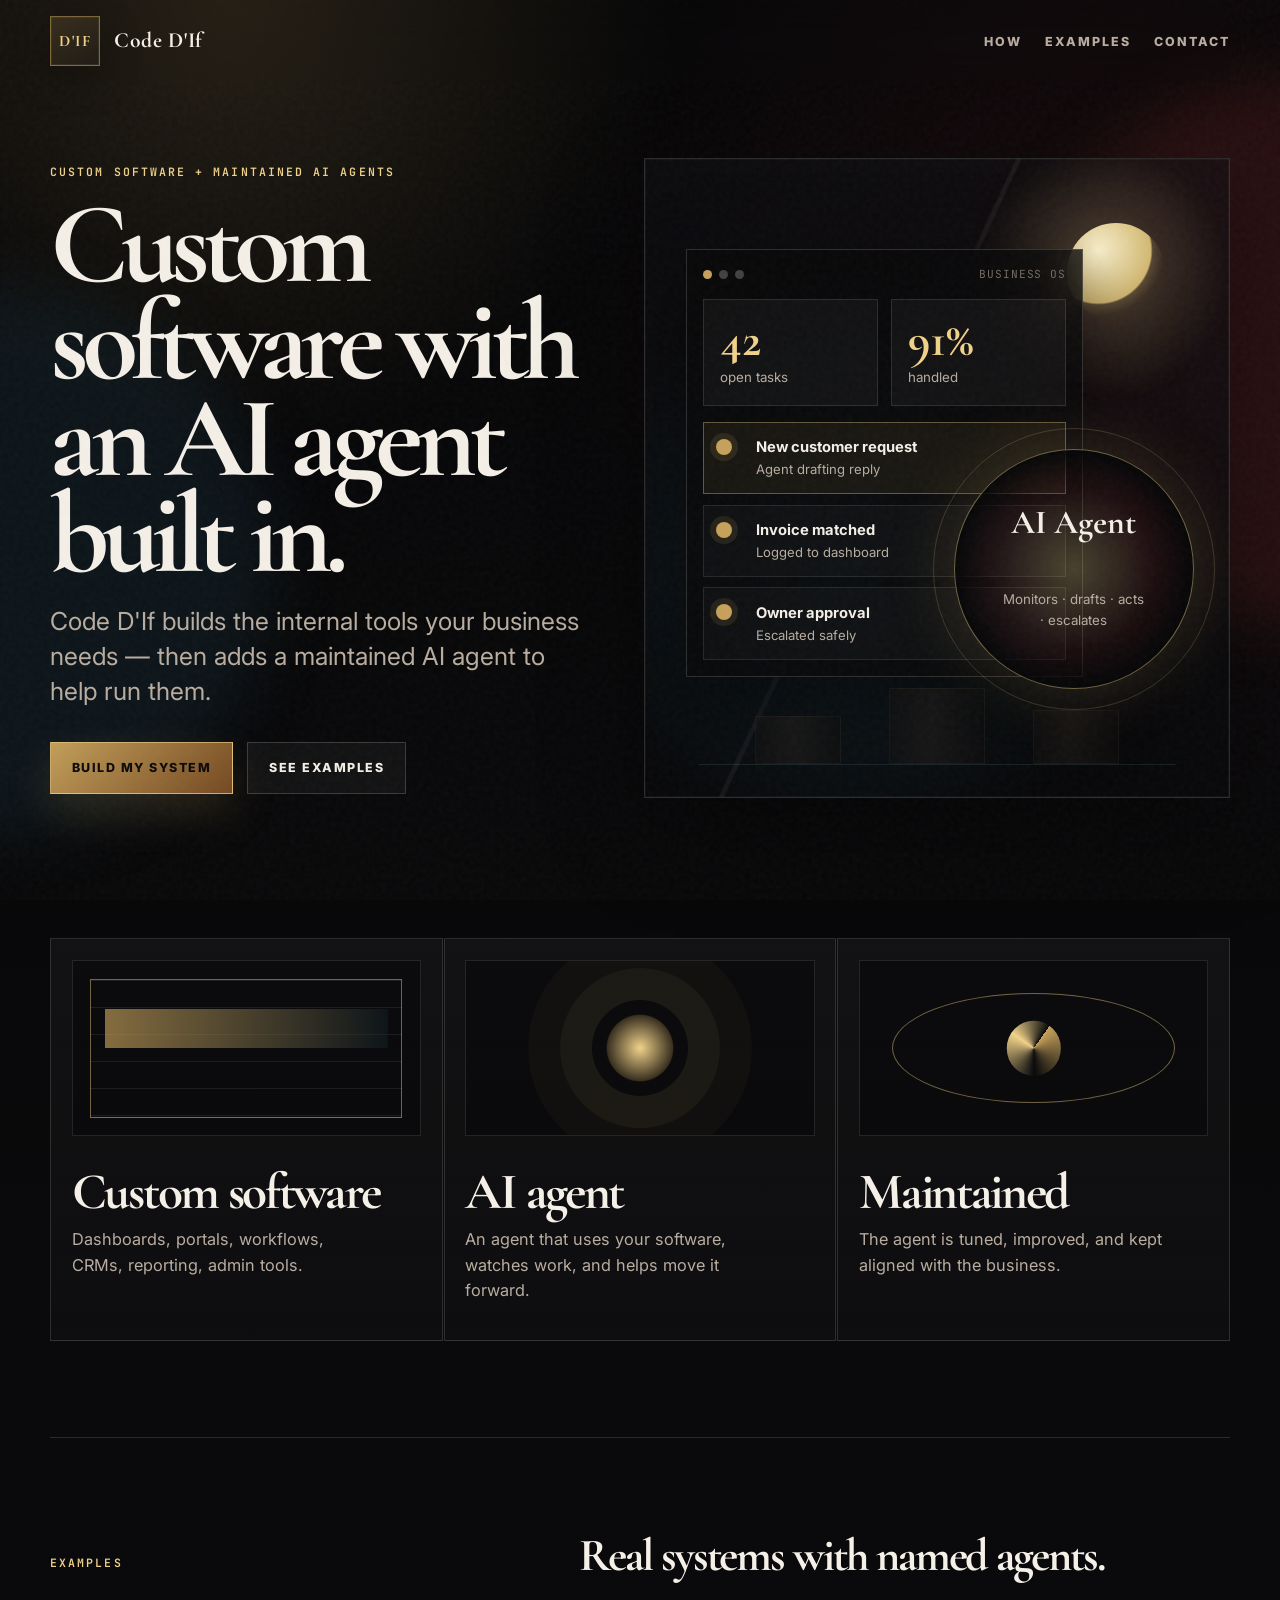
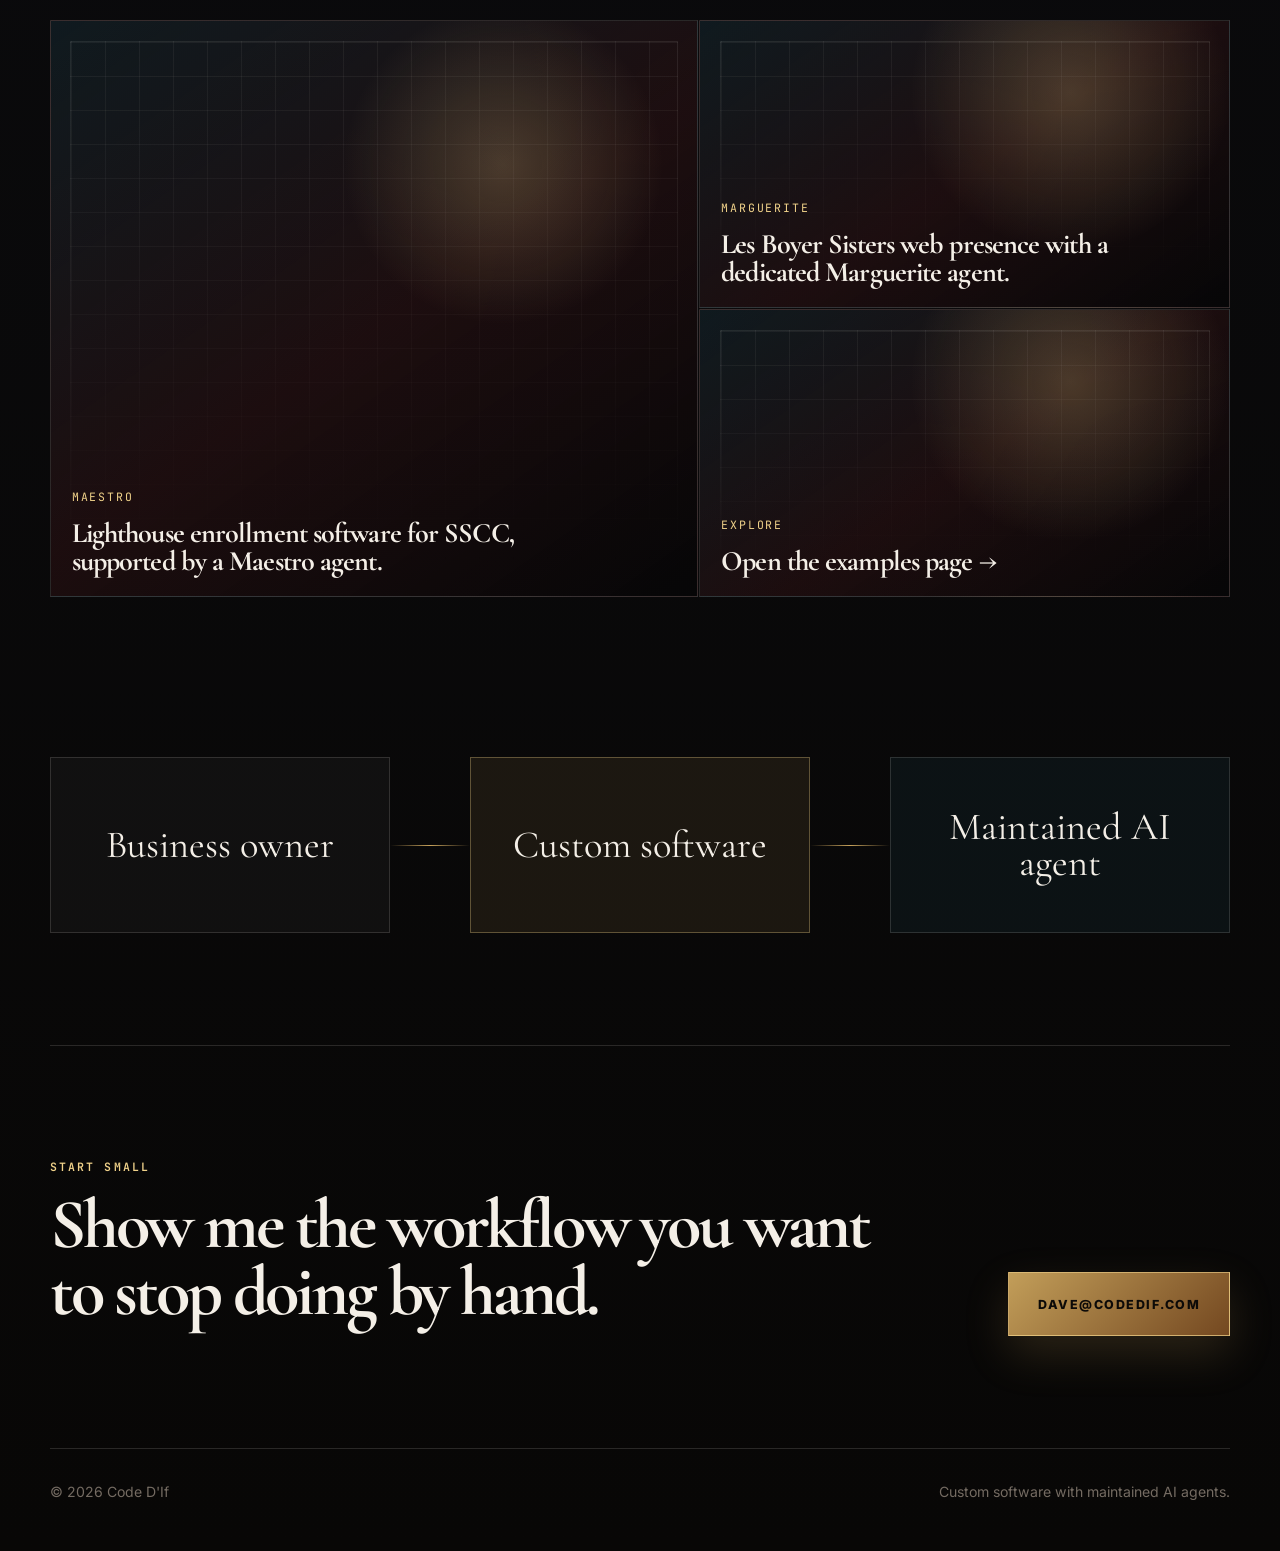
==== commit e4e81c08: "feat: add examples page with named agents" ====
--- a/index.html
+++ b/index.html
@@ -22,7 +22,7 @@
     </a>
     <nav class="nav-links" aria-label="Primary">
       <a href="#how">How</a>
-      <a href="#examples">Examples</a>
+      <a href="examples.html">Examples</a>
       <a href="#contact">Contact</a>
     </nav>
   </header>
@@ -37,7 +37,7 @@
         </p>
         <div class="hero-actions">
           <a class="button primary" href="mailto:dave@codedif.com?subject=Project%20inquiry%20for%20Code%20D'If">Build my system</a>
-          <a class="button ghost" href="#examples">See examples</a>
+          <a class="button ghost" href="examples.html">See examples</a>
         </div>
       </div>
 
@@ -84,21 +84,21 @@
 
     <section id="examples" class="section-shell showcase-section">
       <div class="showcase-copy">
-        <p class="eyebrow">What this can look like</p>
-        <h2>One system. One agent. Less manual work.</h2>
+        <p class="eyebrow">Examples</p>
+        <h2>Real systems with named agents.</h2>
       </div>
       <div class="showcase-grid">
         <article class="image-card tall">
-          <span class="card-label">Support</span>
-          <h3>Agent reads inbound requests and drafts the next step.</h3>
+          <span class="card-label">Maestro</span>
+          <h3>Lighthouse enrollment software for SSCC, supported by a Maestro agent.</h3>
         </article>
         <article class="image-card">
-          <span class="card-label">Operations</span>
-          <h3>Software tracks the work. The agent keeps it moving.</h3>
+          <span class="card-label">Marguerite</span>
+          <h3>Les Boyer Sisters web presence with a dedicated Marguerite agent.</h3>
         </article>
         <article class="image-card">
-          <span class="card-label">Owner control</span>
-          <h3>Important calls still escalate to a human.</h3>
+          <span class="card-label">Explore</span>
+          <h3><a href="examples.html">Open the examples page →</a></h3>
         </article>
       </div>
     </section>
--- a/styles.css
+++ b/styles.css
@@ -466,6 +466,129 @@
 .diagram-node.agent { background: rgba(20,37,44,0.38); }
 .diagram-line { height: 1px; background: linear-gradient(90deg, transparent, var(--gold), transparent); }
 
+.examples-hero {
+  min-height: 48vh;
+  padding: 6rem 0 3rem;
+  border-bottom: 1px solid var(--line);
+}
+.examples-hero h1 {
+  max-width: 980px;
+  margin-bottom: 1.4rem;
+}
+.examples-hero .hero-lede { max-width: 760px; }
+
+.example-list {
+  display: grid;
+  gap: 1px;
+  padding: 4rem 0 2rem;
+}
+.example-case {
+  display: grid;
+  grid-template-columns: minmax(360px, 1fr) minmax(0, 0.95fr);
+  gap: clamp(2rem, 5vw, 4rem);
+  align-items: center;
+  min-height: 34rem;
+  padding: clamp(1rem, 3vw, 2rem);
+  border: 1px solid var(--line);
+  background:
+    radial-gradient(circle at 16% 18%, rgba(198,161,91,0.13), transparent 18rem),
+    linear-gradient(135deg, rgba(255,255,255,0.045), rgba(255,255,255,0.015));
+}
+.example-case.reverse { grid-template-columns: minmax(0, 0.95fr) minmax(360px, 1fr); }
+.example-case.reverse .example-art { order: 2; }
+.example-case.reverse .example-copy { order: 1; }
+.example-art {
+  position: relative;
+  min-height: 28rem;
+  border: 1px solid rgba(244,239,231,0.13);
+  background:
+    radial-gradient(circle at 70% 24%, rgba(240,210,138,0.18), transparent 9rem),
+    linear-gradient(145deg, rgba(20,37,44,0.66), rgba(6,6,7,0.88));
+  overflow: hidden;
+  box-shadow: var(--shadow);
+}
+.example-art::before {
+  content: '';
+  position: absolute;
+  inset: 1.15rem;
+  border: 1px solid rgba(244,239,231,0.08);
+  background-image: linear-gradient(rgba(244,239,231,0.05) 1px, transparent 1px), linear-gradient(90deg, rgba(244,239,231,0.05) 1px, transparent 1px);
+  background-size: 38px 38px;
+  mask-image: linear-gradient(to bottom, black, transparent 78%);
+}
+.logo-frame {
+  position: absolute;
+  left: 1.5rem;
+  top: 1.5rem;
+  z-index: 1;
+  display: grid;
+  place-items: center;
+  width: 12rem;
+  min-height: 6rem;
+  padding: 1rem;
+  border: 1px solid rgba(244,239,231,0.14);
+  background: rgba(255,255,255,0.92);
+}
+.logo-frame img { display: block; max-width: 100%; height: auto; }
+.case-screen {
+  position: absolute;
+  z-index: 1;
+  left: 8%;
+  right: 8%;
+  bottom: 8%;
+  padding: 1rem;
+  border: 1px solid rgba(244,239,231,0.16);
+  background: rgba(8,8,10,0.78);
+  backdrop-filter: blur(16px);
+}
+.case-row {
+  display: grid;
+  gap: 0.1rem;
+  padding: 0.85rem;
+  margin-top: 0.65rem;
+  border: 1px solid rgba(244,239,231,0.10);
+  background: rgba(255,255,255,0.025);
+}
+.case-row.active { border-color: rgba(240,210,138,0.35); background: rgba(198,161,91,0.08); }
+.case-row small { color: var(--muted); }
+.example-copy p {
+  max-width: 39rem;
+  color: var(--muted);
+  font-size: 1.08rem;
+}
+.example-actions { display: flex; align-items: center; flex-wrap: wrap; gap: 1rem; margin-top: 1.8rem; }
+.case-note {
+  color: var(--gold-2);
+  font-family: var(--sans);
+  font-size: 0.78rem;
+  font-weight: 800;
+  letter-spacing: 0.09em;
+  text-transform: uppercase;
+}
+.example-copy .card-label {
+  font-family: var(--sans);
+  font-weight: 800;
+  letter-spacing: 0.09em;
+}
+.music-art {
+  background:
+    radial-gradient(circle at 35% 25%, rgba(240,210,138,0.20), transparent 10rem),
+    radial-gradient(circle at 80% 70%, rgba(88,29,32,0.34), transparent 14rem),
+    linear-gradient(145deg, rgba(31,22,28,0.88), rgba(6,6,7,0.9));
+}
+.music-mark {
+  position: absolute;
+  z-index: 1;
+  left: 1.7rem;
+  top: 0.7rem;
+  color: rgba(240,210,138,0.72);
+  font-family: var(--serif);
+  font-size: 8rem;
+  line-height: 1;
+}
+.music-screen { top: 8rem; bottom: auto; }
+.examples-contact { margin-top: 3rem; }
+
 .contact-section {
   display: grid;
   grid-template-columns: 1fr auto;
@@ -488,7 +611,8 @@
 }
 
 @media (max-width: 980px) {
-  .hero, .showcase-copy, .contact-section { grid-template-columns: 1fr; }
+  .hero, .showcase-copy, .contact-section, .example-case, .example-case.reverse { grid-template-columns: 1fr; }
+  .example-case.reverse .example-art, .example-case.reverse .example-copy { order: initial; }
   .hero { padding-top: 3rem; }
   .hero-visual { min-height: 560px; }
   .icon-strip { grid-template-columns: 1fr; }
@@ -512,6 +636,12 @@
   .moon { width: 4.2rem; height: 4.2rem; right: 2.2rem; top: 2.4rem; }
   .metric-grid strong { font-size: 2.25rem; }
   .visual-icon { height: 9rem; }
+  .examples-hero { padding-top: 4rem; }
+  .example-case { padding: 1rem; }
+  .example-art { min-height: 25rem; }
+  .logo-frame { width: 10rem; }
+  .music-mark { font-size: 6.5rem; }
+  .case-screen { left: 5%; right: 5%; }
   .contact-section h2 { font-size: clamp(2.5rem, 13vw, 4rem); }
   .site-footer { flex-direction: column; width: min(100% - 28px, 1180px); }
 }
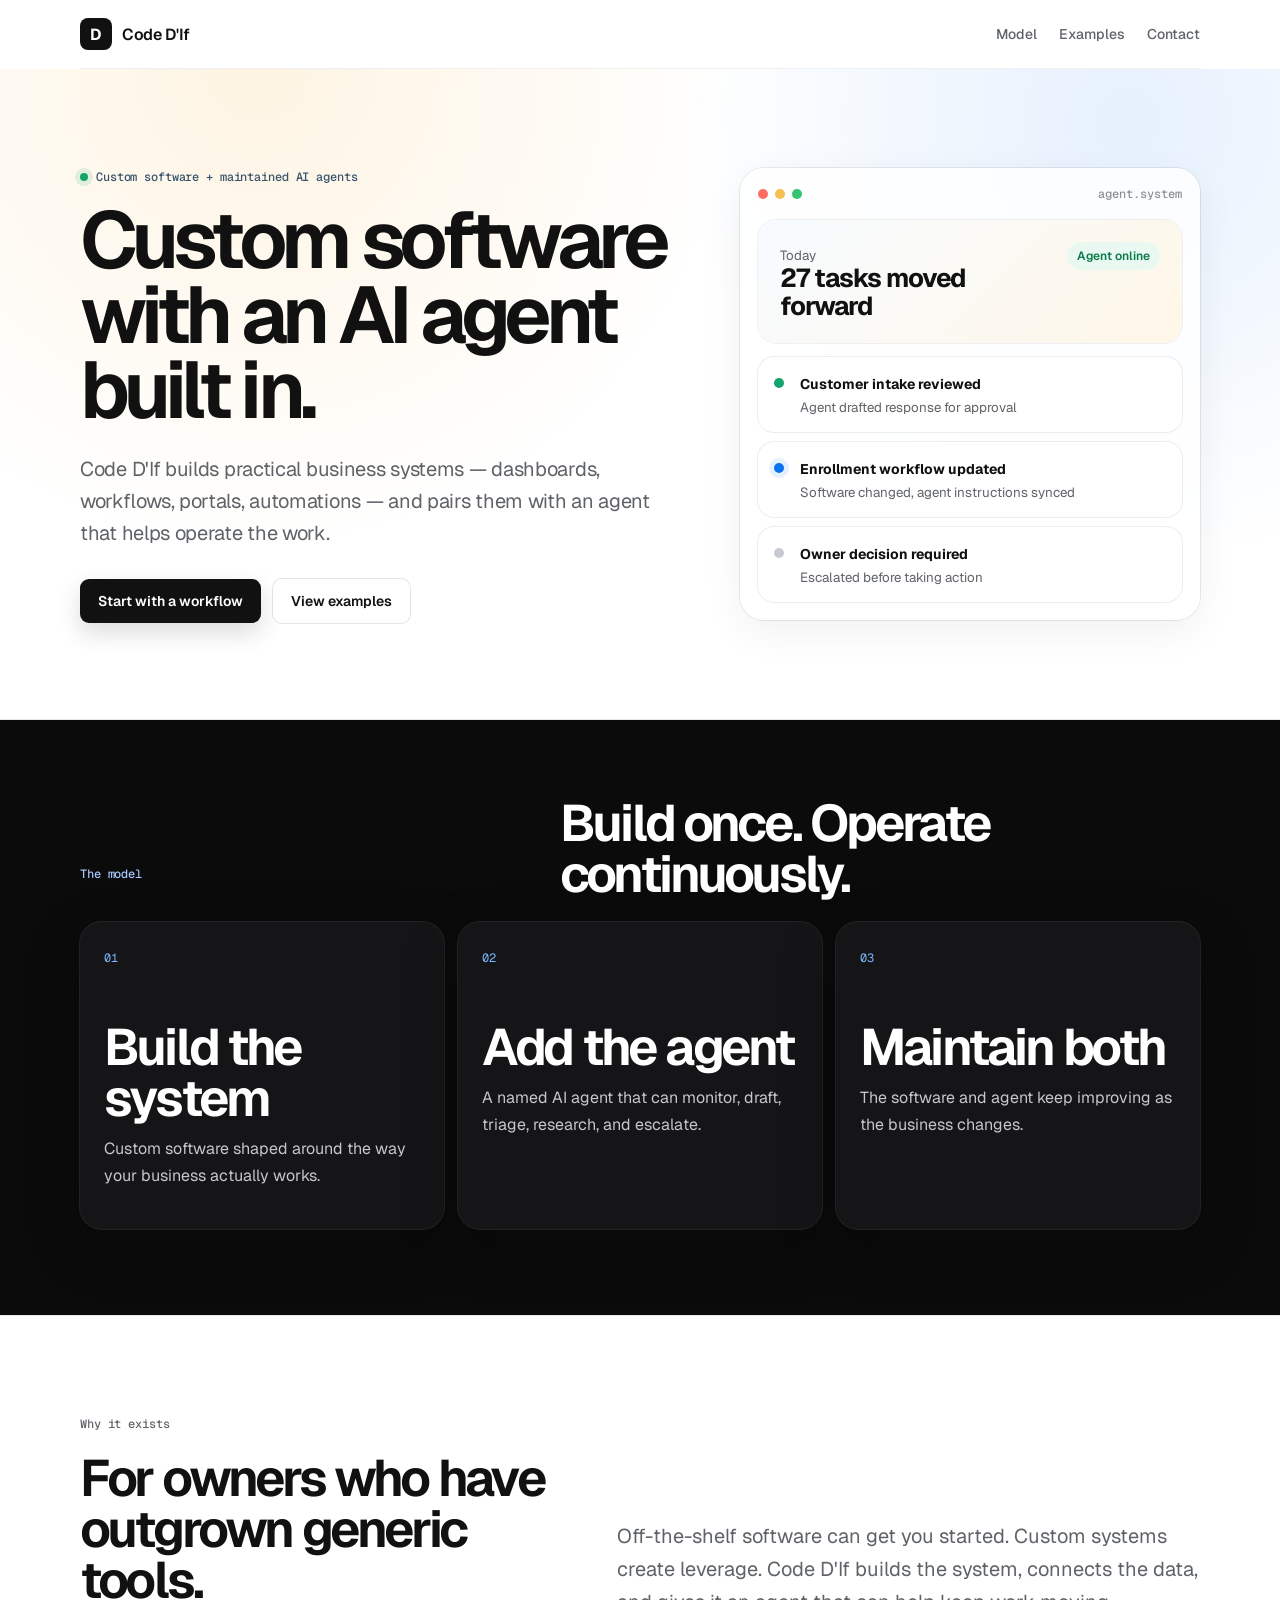
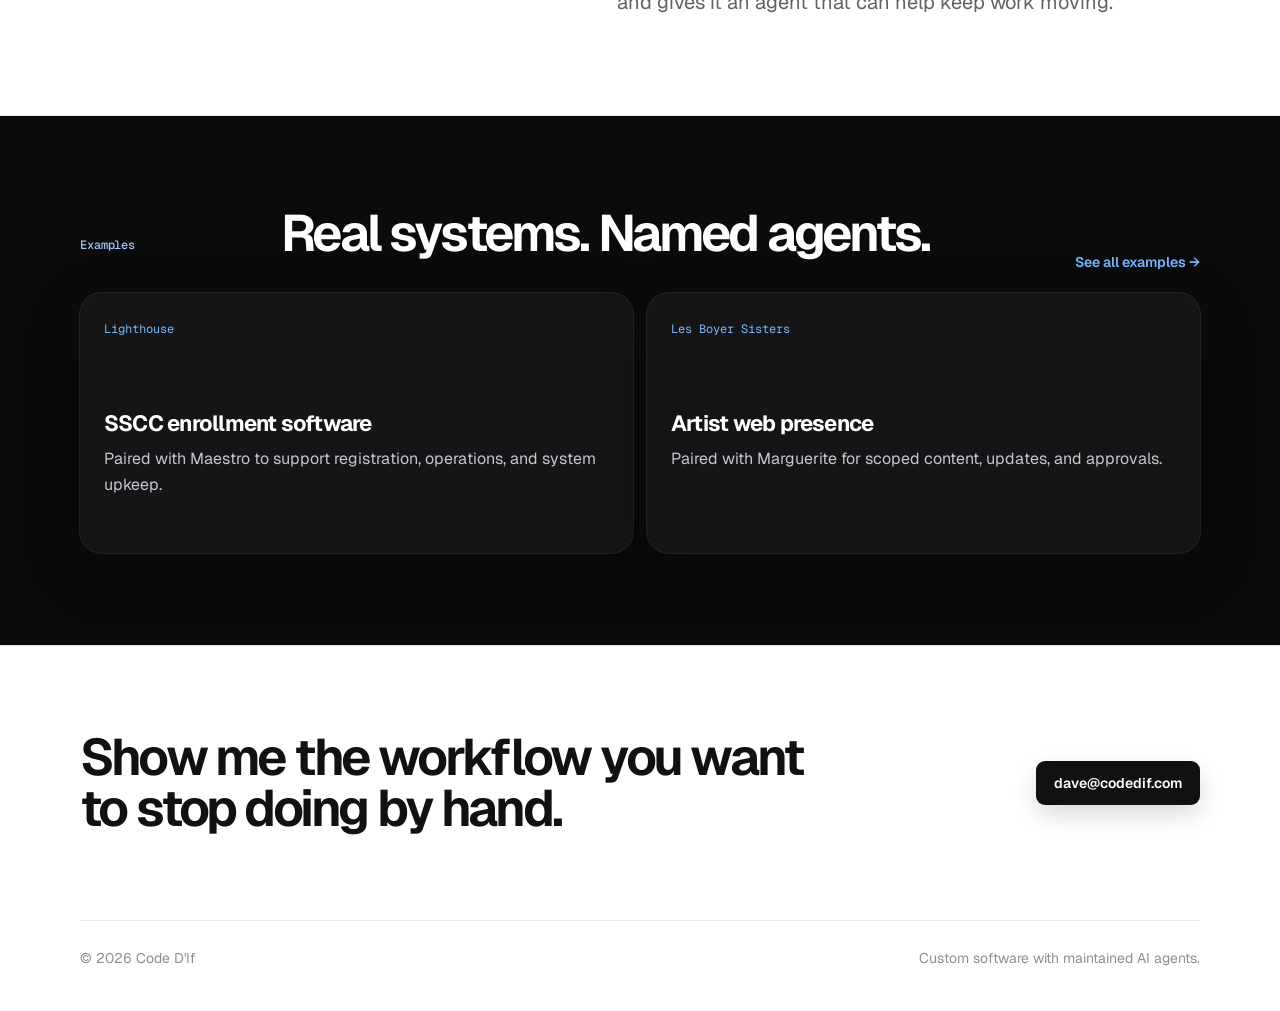
==== commit 5c054bae: "feat: redesign site with clean modern sections" ====
--- a/index.html
+++ b/index.html
@@ -4,129 +4,126 @@
   <meta charset="utf-8" />
   <meta name="viewport" content="width=device-width, initial-scale=1" />
   <meta name="description" content="Code D'If builds custom business software with maintained AI agents built in." />
-  <meta name="theme-color" content="#060607" />
+  <meta name="theme-color" content="#ffffff" />
   <title>Code D'If — Software Built With Agents</title>
   <link rel="preconnect" href="https://fonts.googleapis.com">
   <link rel="preconnect" href="https://fonts.gstatic.com" crossorigin>
-  <link href="https://fonts.googleapis.com/css2?family=Cormorant+Garamond:wght@500;600;700&family=Inter:wght@300;400;500;600;700;800&family=JetBrains+Mono:wght@400;500;600&display=swap" rel="stylesheet">
+  <link href="https://fonts.googleapis.com/css2?family=Geist:wght@400;500;600;700&family=Geist+Mono:wght@400;500;600&display=swap" rel="stylesheet">
   <link rel="stylesheet" href="styles.css" />
 </head>
 <body>
-  <div class="ambient ambient-one"></div>
-  <div class="ambient ambient-two"></div>
-
-  <header class="site-header" aria-label="Main navigation">
-    <a class="brand" href="#top" aria-label="Code D'If home">
-      <span class="brand-mark">D'IF</span>
-      <span class="brand-text">Code D'If</span>
+  <header class="site-header">
+    <a class="brand" href="index.html" aria-label="Code D'If home">
+      <span class="brand-mark">D</span>
+      <span>Code D'If</span>
     </a>
-    <nav class="nav-links" aria-label="Primary">
-      <a href="#how">How</a>
+    <nav class="nav-links" aria-label="Primary navigation">
+      <a href="#model">Model</a>
       <a href="examples.html">Examples</a>
-      <a href="#contact">Contact</a>
+      <a href="mailto:dave@codedif.com?subject=Project%20inquiry%20for%20Code%20D'If">Contact</a>
     </nav>
   </header>
 
-  <main id="top">
-    <section class="hero section-shell">
-      <div class="hero-copy">
-        <p class="eyebrow">Custom software + maintained AI agents</p>
-        <h1>Custom software with an AI agent built in.</h1>
-        <p class="hero-lede">
-          Code D'If builds the internal tools your business needs — then adds a maintained AI agent to help run them.
-        </p>
-        <div class="hero-actions">
-          <a class="button primary" href="mailto:dave@codedif.com?subject=Project%20inquiry%20for%20Code%20D'If">Build my system</a>
-          <a class="button ghost" href="examples.html">See examples</a>
+  <main>
+    <section class="section-band hero-band">
+      <div class="hero shell">
+        <div class="hero-copy">
+          <div class="eyebrow"><span></span> Custom software + maintained AI agents</div>
+          <h1>Custom software with an AI agent built in.</h1>
+          <p class="hero-lede">Code D'If builds practical business systems — dashboards, workflows, portals, automations — and pairs them with an agent that helps operate the work.</p>
+          <div class="hero-actions">
+            <a class="button primary" href="mailto:dave@codedif.com?subject=Project%20inquiry%20for%20Code%20D'If">Start with a workflow</a>
+            <a class="button secondary" href="examples.html">View examples</a>
+          </div>
         </div>
-      </div>
 
-      <div class="hero-visual" aria-label="Illustration of software and AI agent working together">
-        <div class="moon"></div>
-        <div class="product-window main-window">
-          <div class="window-bar"><span></span><span></span><span></span><em>Business OS</em></div>
-          <div class="metric-grid">
-            <div><strong>42</strong><small>open tasks</small></div>
-            <div><strong>91%</strong><small>handled</small></div>
+        <div class="product-card" aria-label="Product and agent preview">
+          <div class="card-topbar"><span></span><span></span><span></span><strong>agent.system</strong></div>
+          <div class="agent-summary">
+            <div>
+              <small>Today</small>
+              <strong>27 tasks moved forward</strong>
+            </div>
+            <span class="status-pill">Agent online</span>
           </div>
-          <div class="workflow-line active"><span></span><b>New customer request</b><em>Agent drafting reply</em></div>
-          <div class="workflow-line"><span></span><b>Invoice matched</b><em>Logged to dashboard</em></div>
-          <div class="workflow-line"><span></span><b>Owner approval</b><em>Escalated safely</em></div>
-        </div>
-        <div class="agent-orb">
-          <span class="pulse-ring"></span>
-          <strong>AI Agent</strong>
-          <small>Monitors · drafts · acts · escalates</small>
-        </div>
-        <div class="fortress-mini">
-          <span></span><span></span><span></span>
+          <div class="task-list">
+            <div class="task done"><span></span><div><b>Customer intake reviewed</b><small>Agent drafted response for approval</small></div></div>
+            <div class="task active"><span></span><div><b>Enrollment workflow updated</b><small>Software changed, agent instructions synced</small></div></div>
+            <div class="task"><span></span><div><b>Owner decision required</b><small>Escalated before taking action</small></div></div>
+          </div>
         </div>
       </div>
     </section>
 
-    <section id="how" class="section-shell icon-strip" aria-label="What Code D'If builds">
-      <article>
-        <div class="visual-icon software-icon"></div>
-        <h2>Custom software</h2>
-        <p>Dashboards, portals, workflows, CRMs, reporting, admin tools.</p>
-      </article>
-      <article>
-        <div class="visual-icon agent-icon"></div>
-        <h2>AI agent</h2>
-        <p>An agent that uses your software, watches work, and helps move it forward.</p>
-      </article>
-      <article>
-        <div class="visual-icon maintenance-icon"></div>
-        <h2>Maintained</h2>
-        <p>The agent is tuned, improved, and kept aligned with the business.</p>
-      </article>
-    </section>
-
-    <section id="examples" class="section-shell showcase-section">
-      <div class="showcase-copy">
-        <p class="eyebrow">Examples</p>
-        <h2>Real systems with named agents.</h2>
+    <section id="model" class="section-band model-band">
+      <div class="shell section-intro">
+        <p class="kicker">The model</p>
+        <h2>Build once. Operate continuously.</h2>
       </div>
-      <div class="showcase-grid">
-        <article class="image-card tall">
-          <span class="card-label">Maestro</span>
-          <h3>Lighthouse enrollment software for SSCC, supported by a Maestro agent.</h3>
+      <div class="shell model-grid">
+        <article>
+          <span class="number">01</span>
+          <h2>Build the system</h2>
+          <p>Custom software shaped around the way your business actually works.</p>
         </article>
-        <article class="image-card">
-          <span class="card-label">Marguerite</span>
-          <h3>Les Boyer Sisters web presence with a dedicated Marguerite agent.</h3>
+        <article>
+          <span class="number">02</span>
+          <h2>Add the agent</h2>
+          <p>A named AI agent that can monitor, draft, triage, research, and escalate.</p>
         </article>
-        <article class="image-card">
-          <span class="card-label">Explore</span>
-          <h3><a href="examples.html">Open the examples page →</a></h3>
+        <article>
+          <span class="number">03</span>
+          <h2>Maintain both</h2>
+          <p>The software and agent keep improving as the business changes.</p>
         </article>
       </div>
     </section>
 
-    <section class="section-shell diagram-section" aria-label="Software and agent diagram">
-      <div class="diagram-node owner">Business owner</div>
-      <div class="diagram-line"></div>
-      <div class="diagram-node product">Custom software</div>
-      <div class="diagram-line"></div>
-      <div class="diagram-node agent">Maintained AI agent</div>
+    <section class="section-band proof-band">
+      <div class="shell split-proof">
+        <div>
+          <p class="kicker">Why it exists</p>
+          <h2>For owners who have outgrown generic tools.</h2>
+        </div>
+        <p>Off-the-shelf software can get you started. Custom systems create leverage. Code D'If builds the system, connects the data, and gives it an agent that can help keep work moving.</p>
+      </div>
     </section>
 
-    <section id="contact" class="section-shell contact-section">
-      <div>
-        <p class="eyebrow">Start small</p>
+    <section class="section-band examples-band">
+      <div class="shell examples-preview">
+        <div class="section-heading">
+          <p class="kicker">Examples</p>
+          <h2>Real systems. Named agents.</h2>
+          <a href="examples.html">See all examples →</a>
+        </div>
+        <div class="example-cards">
+          <a class="example-card" href="examples.html#maestro">
+            <span>Lighthouse</span>
+            <h3>SSCC enrollment software</h3>
+            <p>Paired with Maestro to support registration, operations, and system upkeep.</p>
+          </a>
+          <a class="example-card" href="examples.html#marguerite">
+            <span>Les Boyer Sisters</span>
+            <h3>Artist web presence</h3>
+            <p>Paired with Marguerite for scoped content, updates, and approvals.</p>
+          </a>
+        </div>
+      </div>
+    </section>
+
+    <section class="section-band cta-band">
+      <div class="shell final-cta">
         <h2>Show me the workflow you want to stop doing by hand.</h2>
+        <a class="button primary" href="mailto:dave@codedif.com?subject=Project%20inquiry%20for%20Code%20D'If">dave@codedif.com</a>
       </div>
-      <a class="button primary large" href="mailto:dave@codedif.com?subject=Project%20inquiry%20for%20Code%20D'If">dave@codedif.com</a>
     </section>
   </main>
 
-  <footer class="site-footer">
+  <footer class="site-footer shell">
     <span>© <span id="year">2026</span> Code D'If</span>
     <span>Custom software with maintained AI agents.</span>
   </footer>
 
-  <script>
-    document.getElementById('year').textContent = new Date().getFullYear();
-  </script>
+  <script>document.getElementById('year').textContent = new Date().getFullYear();</script>
 </body>
 </html>
--- a/styles.css
+++ b/styles.css
@@ -1,647 +1,289 @@
 :root {
-  --bg: #060607;
-  --bg-2: #0d0d10;
-  --ink: #f4efe7;
-  --muted: #b9ada0;
-  --dim: #746b62;
-  --gold: #c6a15b;
-  --gold-2: #f0d28a;
-  --blood: #581d20;
-  --sea: #14252c;
-  --line: rgba(244, 239, 231, 0.14);
-  --panel: rgba(19, 18, 18, 0.72);
-  --shadow: 0 30px 90px rgba(0, 0, 0, 0.42);
-  --serif: 'Cormorant Garamond', Georgia, serif;
-  --sans: 'Inter', system-ui, -apple-system, BlinkMacSystemFont, 'Segoe UI', sans-serif;
-  --mono: 'JetBrains Mono', ui-monospace, SFMono-Regular, Menlo, Monaco, Consolas, monospace;
+  --bg: #ffffff;
+  --bg-soft: #fafafa;
+  --ink: #111111;
+  --muted: #5f6368;
+  --subtle: #8b8f95;
+  --line: #e8e8e8;
+  --line-strong: #d9d9d9;
+  --accent: #0a72ef;
+  --accent-soft: #ebf5ff;
+  --sun: #f5b84b;
+  --green: #15a46d;
+  --shadow: 0 0 0 1px rgba(0,0,0,0.08), 0 12px 40px rgba(0,0,0,0.06);
+  --font: 'Geist', system-ui, -apple-system, BlinkMacSystemFont, 'Segoe UI', sans-serif;
+  --mono: 'Geist Mono', ui-monospace, SFMono-Regular, Menlo, Consolas, monospace;
 }
 
 * { box-sizing: border-box; }
 html { scroll-behavior: smooth; }
 body {
   margin: 0;
-  min-height: 100vh;
+  background: #ffffff;
   color: var(--ink);
-  background:
-    radial-gradient(circle at 18% 0%, rgba(198, 161, 91, 0.16), transparent 28rem),
-    radial-gradient(circle at 86% 10%, rgba(88, 29, 32, 0.20), transparent 34rem),
-    linear-gradient(180deg, #050506 0%, #0a0a0c 45%, #080706 100%);
-  font-family: var(--sans);
-  line-height: 1.55;
-  overflow-x: hidden;
-}
-
-body::before {
-  content: '';
-  position: fixed;
-  inset: 0;
-  pointer-events: none;
-  opacity: 0.18;
-  background-image:
-    linear-gradient(rgba(244, 239, 231, 0.05) 1px, transparent 1px),
-    linear-gradient(90deg, rgba(244, 239, 231, 0.05) 1px, transparent 1px);
-  background-size: 78px 78px;
-  mask-image: linear-gradient(to bottom, black, transparent 78%);
-}
-
-body::after {
-  content: '';
-  position: fixed;
-  inset: 0;
-  pointer-events: none;
-  opacity: 0.07;
-  background-image: url("data:image/svg+xml,%3Csvg viewBox='0 0 220 220' xmlns='http://www.w3.org/2000/svg'%3E%3Cfilter id='n'%3E%3CfeTurbulence type='fractalNoise' baseFrequency='.8' numOctaves='3' stitchTiles='stitch'/%3E%3C/filter%3E%3Crect width='220' height='220' filter='url(%23n)' opacity='.55'/%3E%3C/svg%3E");
-}
-
+  font-family: var(--font);
+  font-feature-settings: 'liga';
+  -webkit-font-smoothing: antialiased;
+}
 a { color: inherit; text-decoration: none; }
 
-.ambient {
-  position: fixed;
-  width: 34rem;
-  height: 34rem;
-  border-radius: 50%;
-  filter: blur(30px);
-  pointer-events: none;
-  z-index: -1;
-}
-.ambient-one { left: -17rem; top: 18rem; background: rgba(20, 37, 44, 0.48); }
-.ambient-two { right: -18rem; top: 5rem; background: rgba(88, 29, 32, 0.35); }
-
+.shell { width: min(1120px, calc(100% - 40px)); margin: 0 auto; }
 .site-header {
   position: sticky;
   top: 0;
-  z-index: 10;
-  display: flex;
-  align-items: center;
-  justify-content: space-between;
-  gap: 2rem;
-  width: min(1180px, calc(100% - 40px));
+  z-index: 20;
+  display: flex;
+  align-items: center;
+  justify-content: space-between;
+  gap: 24px;
+  width: min(1120px, calc(100% - 40px));
   margin: 0 auto;
-  padding: 1rem 0;
+  padding: 18px 0;
+  background: rgba(255,255,255,0.78);
   backdrop-filter: blur(18px);
-}
-
-.brand { display: inline-flex; align-items: center; gap: 0.85rem; min-width: max-content; }
+  border-bottom: 1px solid rgba(0,0,0,0.06);
+}
+.brand { display: inline-flex; align-items: center; gap: 10px; font-weight: 600; letter-spacing: -0.02em; }
 .brand-mark {
   display: grid;
   place-items: center;
-  width: 3.15rem;
-  height: 3.15rem;
-  border: 1px solid rgba(198, 161, 91, 0.55);
-  background: linear-gradient(145deg, rgba(198, 161, 91, 0.18), rgba(255, 255, 255, 0.02));
-  color: var(--gold-2);
-  font-family: var(--serif);
+  width: 32px;
+  height: 32px;
+  border-radius: 8px;
+  background: #111;
+  color: #fff;
   font-weight: 700;
-  letter-spacing: 0.09em;
-  box-shadow: inset 0 0 0 1px rgba(240, 210, 138, 0.08), 0 12px 40px rgba(0, 0, 0, 0.3);
-}
-.brand-text { font-family: var(--serif); font-size: 1.35rem; font-weight: 700; letter-spacing: 0.03em; }
-
-.nav-links {
-  display: flex;
-  gap: 1.45rem;
-  color: var(--muted);
-  font-size: 0.78rem;
-  font-weight: 800;
-  letter-spacing: 0.16em;
-  text-transform: uppercase;
-}
-.nav-links a { position: relative; transition: color 180ms ease; }
-.nav-links a::after {
-  content: '';
-  position: absolute;
-  left: 0; right: 0; bottom: -0.45rem;
-  height: 1px;
-  transform: scaleX(0);
-  transform-origin: left;
-  background: var(--gold);
-  transition: transform 180ms ease;
-}
+}
+.nav-links { display: flex; align-items: center; gap: 22px; color: var(--muted); font-size: 14px; font-weight: 500; }
 .nav-links a:hover { color: var(--ink); }
-.nav-links a:hover::after { transform: scaleX(1); }
-
-.section-shell { width: min(1180px, calc(100% - 40px)); margin: 0 auto; }
 
 .hero {
   display: grid;
-  grid-template-columns: minmax(0, 0.95fr) minmax(360px, 1.05fr);
-  align-items: center;
-  gap: clamp(2rem, 5vw, 5rem);
-  min-height: calc(100vh - 92px);
-  padding: 4.5rem 0 5.5rem;
-}
-
-.eyebrow {
-  margin: 0 0 1rem;
-  color: var(--gold-2);
+  grid-template-columns: minmax(0, 1fr) 460px;
+  gap: 64px;
+  align-items: center;
+  padding: 96px 0;
+}
+.section-band {
+  position: relative;
+  border-top: 1px solid var(--line);
+}
+.hero-band {
+  border-top: 0;
+  background:
+    radial-gradient(circle at 20% 0%, rgba(245,184,75,0.16), transparent 30rem),
+    radial-gradient(circle at 88% 8%, rgba(10,114,239,0.10), transparent 28rem),
+    #ffffff;
+}
+.model-band { background: #0b0b0c; color: #ffffff; padding: 78px 0 86px; }
+.proof-band { background: #ffffff; color: var(--ink); }
+.examples-band { background: #0b0b0c; color: #ffffff; }
+.cta-band { background: #ffffff; color: var(--ink); }
+.model-band .kicker,
+.examples-band .kicker { color: #a8c7ff; }
+.model-band .model-grid article,
+.examples-band .example-card {
+  background: #151517;
+  color: #ffffff;
+  box-shadow: 0 0 0 1px rgba(255,255,255,0.10), 0 18px 60px rgba(0,0,0,0.24);
+}
+.model-band .model-grid p,
+.examples-band .example-card p { color: #c5c7cc; }
+.model-band .number,
+.examples-band .example-card span,
+.examples-band .section-heading a { color: #7ab7ff; }
+.examples-band .example-card:hover { box-shadow: 0 0 0 1px rgba(122,183,255,0.46), 0 18px 60px rgba(10,114,239,0.22); }
+.section-intro {
+  display: flex;
+  justify-content: space-between;
+  align-items: end;
+  gap: 28px;
+  margin-bottom: 22px;
+}
+.section-intro h2 { max-width: 640px; margin-bottom: 0; }
+.eyebrow, .kicker, .case-label {
+  display: inline-flex;
+  align-items: center;
+  gap: 8px;
+  margin: 0 0 18px;
+  color: #37526b;
   font-family: var(--mono);
-  font-size: 0.72rem;
-  font-weight: 600;
-  letter-spacing: 0.18em;
-  text-transform: uppercase;
-}
-
+  font-size: 12px;
+  font-weight: 500;
+  letter-spacing: -0.01em;
+}
+.eyebrow span {
+  width: 8px;
+  height: 8px;
+  border-radius: 99px;
+  background: var(--green);
+  box-shadow: 0 0 0 5px rgba(21,164,109,0.12);
+}
 h1, h2, h3, p { margin-top: 0; }
 h1 {
-  max-width: 720px;
-  margin-bottom: 1.25rem;
-  font-family: var(--serif);
-  font-size: clamp(4.3rem, 9vw, 8.4rem);
-  line-height: 0.84;
-  letter-spacing: -0.065em;
-  font-weight: 700;
-}
-h2 {
-  margin-bottom: 0.65rem;
-  font-family: var(--serif);
-  font-size: clamp(2.2rem, 3.6vw, 4.2rem);
-  line-height: 0.95;
-  letter-spacing: -0.045em;
-  font-weight: 700;
-}
-h3 {
-  margin-bottom: 0;
-  font-family: var(--serif);
-  font-size: clamp(1.75rem, 2.2vw, 2.45rem);
-  line-height: 0.98;
-  letter-spacing: -0.032em;
-}
-
-.hero-lede {
-  max-width: 650px;
+  max-width: 820px;
+  margin-bottom: 24px;
+  font-size: clamp(50px, 6.4vw, 80px);
+  line-height: 0.94;
+  letter-spacing: -0.07em;
+  font-weight: 650;
+}
+h2 { margin-bottom: 12px; font-size: clamp(30px, 4vw, 52px); line-height: 1; letter-spacing: -0.055em; font-weight: 650; }
+h3 { margin-bottom: 10px; font-size: 22px; line-height: 1.15; letter-spacing: -0.035em; }
+.hero-lede, .examples-page-hero p {
+  max-width: 680px;
   color: var(--muted);
-  font-size: clamp(1.18rem, 2vw, 1.55rem);
-  line-height: 1.42;
-}
-
-.hero-actions { display: flex; flex-wrap: wrap; gap: 0.9rem; margin-top: 2rem; }
+  font-size: 20px;
+  line-height: 1.6;
+  letter-spacing: -0.015em;
+}
+.hero-actions, .case-actions { display: flex; align-items: center; flex-wrap: wrap; gap: 12px; margin-top: 30px; }
 .button {
   display: inline-flex;
   align-items: center;
   justify-content: center;
-  min-height: 3.25rem;
-  padding: 0 1.3rem;
-  border: 1px solid rgba(244, 239, 231, 0.18);
-  font-size: 0.78rem;
-  font-weight: 800;
-  letter-spacing: 0.12em;
-  text-transform: uppercase;
-  transition: transform 180ms ease, border-color 180ms ease, background 180ms ease;
-}
-.button:hover { transform: translateY(-2px); }
-.button.primary {
-  border-color: rgba(240, 210, 138, 0.68);
-  background: linear-gradient(135deg, rgba(198, 161, 91, 0.98), rgba(122, 76, 34, 0.95));
-  color: #0c0a08;
-  box-shadow: 0 18px 45px rgba(198, 161, 91, 0.18);
-}
-.button.ghost { background: rgba(244, 239, 231, 0.045); color: var(--ink); }
-.button.large { min-height: 4rem; padding-inline: 1.8rem; }
-
-.hero-visual {
-  position: relative;
-  min-height: 640px;
-  border: 1px solid var(--line);
-  background:
-    radial-gradient(circle at 78% 18%, rgba(240, 210, 138, 0.18), transparent 8rem),
-    radial-gradient(circle at 35% 65%, rgba(20, 37, 44, 0.72), transparent 18rem),
-    linear-gradient(180deg, rgba(14, 15, 19, 0.54), rgba(8, 8, 10, 0.95));
-  box-shadow: var(--shadow), inset 0 0 0 1px rgba(255, 255, 255, 0.035);
+  height: 44px;
+  padding: 0 18px;
+  border-radius: 9px;
+  font-size: 14px;
+  font-weight: 600;
+  transition: transform 160ms ease, box-shadow 160ms ease, background 160ms ease;
+}
+.button:hover { transform: translateY(-1px); }
+.button.primary { background: #111; color: #fff; box-shadow: 0 10px 24px rgba(0,0,0,0.14); }
+.button.secondary { background: #fff; color: #111; box-shadow: 0 0 0 1px rgba(0,0,0,0.10); }
+
+.product-card {
+  border-radius: 24px;
+  background: rgba(255,255,255,0.86);
+  box-shadow: var(--shadow);
   overflow: hidden;
-}
-.hero-visual::before {
-  content: '';
-  position: absolute;
-  inset: 0;
-  background: linear-gradient(115deg, transparent 0 42%, rgba(255, 255, 255, 0.05) 42.2% 42.6%, transparent 42.8% 100%);
-}
-.moon {
-  position: absolute;
-  top: 4rem;
-  right: 4rem;
-  width: 6.1rem;
-  height: 6.1rem;
-  border-radius: 50%;
-  background: radial-gradient(circle at 32% 28%, #fff6d2, #d3b972 54%, rgba(211, 185, 114, 0.18) 56%, transparent 68%);
-  filter: drop-shadow(0 0 48px rgba(240, 210, 138, 0.28));
-}
-
-.product-window {
-  position: absolute;
-  left: 7%;
-  top: 14%;
-  width: 68%;
-  min-height: 25rem;
-  border: 1px solid rgba(244, 239, 231, 0.16);
-  background: rgba(8, 8, 10, 0.78);
-  backdrop-filter: blur(16px);
-  box-shadow: 0 28px 70px rgba(0,0,0,0.5);
-  padding: 1rem;
-}
-.window-bar {
-  display: flex;
-  align-items: center;
-  gap: 0.45rem;
-  margin-bottom: 1rem;
-  color: var(--dim);
+  padding: 18px;
+}
+.card-topbar {
+  display: flex;
+  align-items: center;
+  gap: 7px;
+  padding-bottom: 18px;
+  color: var(--subtle);
   font-family: var(--mono);
-  font-size: 0.7rem;
-  letter-spacing: 0.08em;
-  text-transform: uppercase;
-}
-.window-bar span { width: 0.55rem; height: 0.55rem; border-radius: 50%; background: rgba(244,239,231,0.25); }
-.window-bar span:first-child { background: var(--gold); }
-.window-bar em { margin-left: auto; font-style: normal; }
-.metric-grid { display: grid; grid-template-columns: 1fr 1fr; gap: 0.8rem; margin-bottom: 1rem; }
-.metric-grid div {
-  padding: 1rem;
-  border: 1px solid rgba(244,239,231,0.12);
-  background: rgba(255,255,255,0.035);
-}
-.metric-grid strong { display: block; font-family: var(--serif); font-size: 3rem; line-height: 1; color: var(--gold-2); }
-.metric-grid small { color: var(--muted); }
-.workflow-line {
-  position: relative;
-  display: grid;
-  grid-template-columns: 1.8rem 1fr;
-  gap: 0 0.7rem;
-  padding: 0.85rem 0.75rem;
-  border: 1px solid rgba(244,239,231,0.10);
-  margin-top: 0.65rem;
-  background: rgba(255,255,255,0.025);
-}
-.workflow-line.active { border-color: rgba(240,210,138,0.35); background: rgba(198,161,91,0.08); }
-.workflow-line span {
-  grid-row: span 2;
-  width: 1rem;
-  height: 1rem;
-  margin-top: 0.15rem;
-  border-radius: 50%;
-  background: var(--gold);
-  box-shadow: 0 0 0 6px rgba(198,161,91,0.12);
-}
-.workflow-line b { font-size: 0.92rem; }
-.workflow-line em { color: var(--muted); font-size: 0.82rem; font-style: normal; }
-
-.agent-orb {
-  position: absolute;
-  right: 6%;
-  bottom: 17%;
+  font-size: 12px;
+}
+.card-topbar span { width: 10px; height: 10px; border-radius: 50%; background: #ddd; }
+.card-topbar span:first-child { background: #ff6b5f; }
+.card-topbar span:nth-child(2) { background: #f5c04f; }
+.card-topbar span:nth-child(3) { background: #35c46f; }
+.card-topbar strong { margin-left: auto; font-weight: 500; }
+.agent-summary {
+  display: flex;
+  justify-content: space-between;
+  gap: 18px;
+  align-items: flex-start;
+  padding: 22px;
+  border-radius: 18px;
+  background: linear-gradient(135deg, #f7fbff, #fff7e8);
+  box-shadow: 0 0 0 1px rgba(0,0,0,0.06);
+}
+.agent-summary small, .task small { display: block; color: var(--muted); margin-top: 5px; }
+.agent-summary strong { display: block; font-size: 26px; line-height: 1.1; letter-spacing: -0.04em; }
+.status-pill {
+  white-space: nowrap;
+  padding: 6px 10px;
+  border-radius: 999px;
+  background: #e9f9f1;
+  color: #0b7a4b;
+  font-size: 12px;
+  font-weight: 600;
+}
+.task-list { display: grid; gap: 10px; margin-top: 14px; }
+.task {
+  display: grid;
+  grid-template-columns: 14px 1fr;
+  gap: 12px;
+  padding: 16px;
+  border-radius: 16px;
+  background: #fff;
+  box-shadow: 0 0 0 1px rgba(0,0,0,0.07);
+}
+.task > span { width: 10px; height: 10px; margin-top: 5px; border-radius: 50%; background: #c7cbd1; }
+.task.done > span { background: var(--green); }
+.task.active > span { background: var(--accent); box-shadow: 0 0 0 5px rgba(10,114,239,0.10); }
+.task b { font-size: 14px; }
+
+.model-grid { display: grid; grid-template-columns: repeat(3, 1fr); gap: 14px; padding: 0; }
+.model-grid article, .example-card, .case-card {
+  border-radius: 22px;
+  background: #fff;
+  box-shadow: var(--shadow);
+}
+.model-grid article { min-height: 230px; padding: 24px; }
+.number { display: inline-flex; margin-bottom: 56px; color: var(--accent); font-family: var(--mono); font-size: 12px; }
+.model-grid p, .split-proof p, .example-card p, .case-content p { color: var(--muted); line-height: 1.65; }
+
+.split-proof {
+  display: grid;
+  grid-template-columns: 0.9fr 1.1fr;
+  gap: 60px;
+  align-items: end;
+  padding: 96px 0;
+}
+.split-proof > p { font-size: 20px; margin-bottom: 0; }
+
+.examples-preview { padding: 92px 0; }
+.section-heading { display: flex; justify-content: space-between; align-items: end; gap: 24px; margin-bottom: 22px; }
+.section-heading a { color: var(--accent); font-weight: 600; font-size: 14px; }
+.example-cards { display: grid; grid-template-columns: repeat(2, 1fr); gap: 14px; }
+.example-card { min-height: 260px; padding: 24px; }
+.example-card span { display: inline-flex; margin-bottom: 74px; color: var(--accent); font-family: var(--mono); font-size: 12px; }
+.example-card:hover { box-shadow: 0 0 0 1px rgba(10,114,239,0.22), 0 18px 60px rgba(10,114,239,0.12); }
+
+.final-cta {
+  display: flex;
+  justify-content: space-between;
+  align-items: center;
+  gap: 28px;
+  padding: 86px 0;
+}
+.final-cta h2 { max-width: 760px; margin-bottom: 0; }
+.site-footer { display: flex; justify-content: space-between; gap: 20px; padding: 28px 0 44px; border-top: 1px solid var(--line); color: var(--subtle); font-size: 14px; }
+
+.examples-page-hero { padding: 88px 0 52px; }
+.examples-page-hero h1 { max-width: 860px; }
+.case-list { display: grid; gap: 16px; padding: 22px 0 70px; }
+.case-card { display: grid; grid-template-columns: 280px 1fr; gap: 34px; align-items: center; padding: 28px; }
+.case-logo {
   display: grid;
   place-items: center;
-  width: 15rem;
-  height: 15rem;
-  padding: 2rem;
-  border-radius: 50%;
-  border: 1px solid rgba(240,210,138,0.45);
-  background:
-    radial-gradient(circle, rgba(240,210,138,0.28), rgba(88,29,32,0.22) 48%, rgba(6,6,7,0.9) 70%);
-  text-align: center;
-  box-shadow: 0 0 70px rgba(198,161,91,0.22);
-}
-.agent-orb strong { font-family: var(--serif); font-size: 2.1rem; line-height: 0.95; }
-.agent-orb small { color: var(--muted); max-width: 9rem; }
-.pulse-ring {
-  position: absolute;
-  inset: -1.35rem;
-  border: 1px solid rgba(240,210,138,0.18);
-  border-radius: 50%;
-}
-.fortress-mini {
-  position: absolute;
-  left: 9%;
-  right: 9%;
-  bottom: 2rem;
-  height: 5rem;
-  opacity: 0.42;
-  border-bottom: 1px solid rgba(128,171,180,0.35);
-}
-.fortress-mini span {
-  position: absolute;
-  bottom: 0;
-  width: 18%;
-  background: linear-gradient(90deg, #171414, #29231f 45%, #110f0f);
-  border: 1px solid rgba(240,210,138,0.10);
-}
-.fortress-mini span:nth-child(1) { left: 12%; height: 3rem; }
-.fortress-mini span:nth-child(2) { left: 40%; width: 20%; height: 4.8rem; }
-.fortress-mini span:nth-child(3) { right: 12%; height: 3.4rem; }
-
-.icon-strip {
-  display: grid;
-  grid-template-columns: repeat(3, 1fr);
-  gap: 1px;
-  padding: 3rem 0 6rem;
-}
-.icon-strip article {
-  min-height: 24rem;
-  padding: 1.3rem;
-  border: 1px solid var(--line);
-  background: linear-gradient(180deg, rgba(255,255,255,0.045), rgba(255,255,255,0.018));
-}
-.icon-strip h2 { font-size: clamp(2.3rem, 4vw, 4.2rem); }
-.icon-strip p { max-width: 19rem; color: var(--muted); font-size: 1.02rem; }
-.visual-icon {
-  position: relative;
-  height: 11rem;
-  margin-bottom: 2rem;
-  border: 1px solid rgba(244,239,231,0.11);
-  background: rgba(6,6,7,0.45);
-  overflow: hidden;
-}
-.software-icon::before {
-  content: '';
-  position: absolute;
-  inset: 1.1rem;
-  border: 1px solid rgba(240,210,138,0.45);
-  background: repeating-linear-gradient(180deg, rgba(244,239,231,0.08) 0 1px, transparent 1px 27px);
-}
-.software-icon::after {
-  content: '';
-  position: absolute;
-  left: 2rem; right: 2rem; top: 3rem; height: 2.4rem;
-  background: linear-gradient(90deg, rgba(198,161,91,0.65), rgba(20,37,44,0.4));
-}
-.agent-icon::before {
-  content: '';
-  position: absolute;
-  left: 50%; top: 50%;
-  width: 6rem; height: 6rem;
-  transform: translate(-50%, -50%);
-  border-radius: 50%;
-  background: radial-gradient(circle, var(--gold-2), rgba(198,161,91,0.25) 48%, transparent 50%);
-  box-shadow: 0 0 0 2rem rgba(198,161,91,0.06), 0 0 0 4rem rgba(198,161,91,0.035);
-}
-.maintenance-icon::before {
-  content: '';
-  position: absolute;
-  inset: 2rem;
-  border: 1px solid rgba(240,210,138,0.45);
-  border-radius: 50%;
-}
-.maintenance-icon::after {
-  content: '';
-  position: absolute;
-  left: 50%; top: 50%;
-  width: 3.4rem; height: 3.4rem;
-  transform: translate(-50%, -50%);
-  background: conic-gradient(from 35deg, var(--gold), transparent 40%, var(--gold-2) 75%, transparent);
-  border-radius: 50%;
-}
-
-.showcase-section {
-  padding: 6rem 0;
-  border-top: 1px solid var(--line);
-}
-.showcase-copy {
-  display: grid;
-  grid-template-columns: 0.85fr 1.15fr;
-  gap: 3rem;
-  align-items: end;
-  margin-bottom: 2rem;
-}
-.showcase-grid {
-  display: grid;
-  grid-template-columns: 1.1fr 0.9fr;
-  grid-template-rows: repeat(2, 18rem);
-  gap: 1px;
-}
-.image-card {
-  position: relative;
-  display: flex;
-  flex-direction: column;
-  justify-content: flex-end;
-  min-height: 18rem;
-  padding: 1.3rem;
-  border: 1px solid var(--line);
-  overflow: hidden;
-  background:
-    radial-gradient(circle at 70% 25%, rgba(240,210,138,0.22), transparent 10rem),
-    linear-gradient(145deg, rgba(20,37,44,0.62), rgba(88,29,32,0.25) 52%, rgba(6,6,7,0.86));
-}
-.image-card::before {
-  content: '';
-  position: absolute;
-  inset: 1.2rem;
-  border: 1px solid rgba(244,239,231,0.09);
-  background-image: linear-gradient(rgba(244,239,231,0.06) 1px, transparent 1px), linear-gradient(90deg, rgba(244,239,231,0.06) 1px, transparent 1px);
-  background-size: 34px 34px;
-  mask-image: linear-gradient(to bottom, black, transparent);
-}
-.image-card.tall { grid-row: span 2; }
-.card-label {
-  position: relative;
-  z-index: 1;
-  display: inline-flex;
-  width: max-content;
-  margin-bottom: 0.9rem;
-  color: var(--gold-2);
-  font-family: var(--mono);
-  font-size: 0.72rem;
-  letter-spacing: 0.16em;
-  text-transform: uppercase;
-}
-.image-card h3 { position: relative; z-index: 1; max-width: 31rem; }
-
-.diagram-section {
-  display: grid;
-  grid-template-columns: 1fr 5rem 1fr 5rem 1fr;
-  align-items: center;
-  padding: 4rem 0 7rem;
-}
-.diagram-node {
-  display: grid;
-  place-items: center;
-  min-height: 11rem;
-  padding: 1rem;
-  border: 1px solid var(--line);
-  background: rgba(255,255,255,0.035);
-  color: var(--ink);
-  font-family: var(--serif);
-  font-size: clamp(1.8rem, 3vw, 3.2rem);
-  line-height: 0.95;
-  text-align: center;
-}
-.diagram-node.product { background: rgba(198,161,91,0.10); border-color: rgba(240,210,138,0.32); }
-.diagram-node.agent { background: rgba(20,37,44,0.38); }
-.diagram-line { height: 1px; background: linear-gradient(90deg, transparent, var(--gold), transparent); }
-
-.examples-hero {
-  min-height: 48vh;
-  padding: 6rem 0 3rem;
-  border-bottom: 1px solid var(--line);
-}
-.examples-hero h1 {
-  max-width: 980px;
-  margin-bottom: 1.4rem;
-}
-.examples-hero .hero-lede { max-width: 760px; }
-
-.example-list {
-  display: grid;
-  gap: 1px;
-  padding: 4rem 0 2rem;
-}
-.example-case {
-  display: grid;
-  grid-template-columns: minmax(360px, 1fr) minmax(0, 0.95fr);
-  gap: clamp(2rem, 5vw, 4rem);
-  align-items: center;
-  min-height: 34rem;
-  padding: clamp(1rem, 3vw, 2rem);
-  border: 1px solid var(--line);
-  background:
-    radial-gradient(circle at 16% 18%, rgba(198,161,91,0.13), transparent 18rem),
-    linear-gradient(135deg, rgba(255,255,255,0.045), rgba(255,255,255,0.015));
-}
-.example-case.reverse { grid-template-columns: minmax(0, 0.95fr) minmax(360px, 1fr); }
-.example-case.reverse .example-art { order: 2; }
-.example-case.reverse .example-copy { order: 1; }
-.example-art {
-  position: relative;
-  min-height: 28rem;
-  border: 1px solid rgba(244,239,231,0.13);
-  background:
-    radial-gradient(circle at 70% 24%, rgba(240,210,138,0.18), transparent 9rem),
-    linear-gradient(145deg, rgba(20,37,44,0.66), rgba(6,6,7,0.88));
-  overflow: hidden;
-  box-shadow: var(--shadow);
-}
-.example-art::before {
-  content: '';
-  position: absolute;
-  inset: 1.15rem;
-  border: 1px solid rgba(244,239,231,0.08);
-  background-image: linear-gradient(rgba(244,239,231,0.05) 1px, transparent 1px), linear-gradient(90deg, rgba(244,239,231,0.05) 1px, transparent 1px);
-  background-size: 38px 38px;
-  mask-image: linear-gradient(to bottom, black, transparent 78%);
-}
-.logo-frame {
-  position: absolute;
-  left: 1.5rem;
-  top: 1.5rem;
-  z-index: 1;
-  display: grid;
-  place-items: center;
-  width: 12rem;
-  min-height: 6rem;
-  padding: 1rem;
-  border: 1px solid rgba(244,239,231,0.14);
-  background: rgba(255,255,255,0.92);
-}
-.logo-frame img { display: block; max-width: 100%; height: auto; }
-.case-screen {
-  position: absolute;
-  z-index: 1;
-  left: 8%;
-  right: 8%;
-  bottom: 8%;
-  padding: 1rem;
-  border: 1px solid rgba(244,239,231,0.16);
-  background: rgba(8,8,10,0.78);
-  backdrop-filter: blur(16px);
-}
-.case-row {
-  display: grid;
-  gap: 0.1rem;
-  padding: 0.85rem;
-  margin-top: 0.65rem;
-  border: 1px solid rgba(244,239,231,0.10);
-  background: rgba(255,255,255,0.025);
-}
-.case-row.active { border-color: rgba(240,210,138,0.35); background: rgba(198,161,91,0.08); }
-.case-row small { color: var(--muted); }
-.example-copy p {
-  max-width: 39rem;
-  color: var(--muted);
-  font-size: 1.08rem;
-}
-.example-actions { display: flex; align-items: center; flex-wrap: wrap; gap: 1rem; margin-top: 1.8rem; }
-.case-note {
-  color: var(--gold-2);
-  font-family: var(--sans);
-  font-size: 0.78rem;
-  font-weight: 800;
-  letter-spacing: 0.09em;
-  text-transform: uppercase;
-}
-.example-copy .card-label {
-  font-family: var(--sans);
-  font-weight: 800;
-  letter-spacing: 0.09em;
-}
-.music-art {
-  background:
-    radial-gradient(circle at 35% 25%, rgba(240,210,138,0.20), transparent 10rem),
-    radial-gradient(circle at 80% 70%, rgba(88,29,32,0.34), transparent 14rem),
-    linear-gradient(145deg, rgba(31,22,28,0.88), rgba(6,6,7,0.9));
-}
-.music-mark {
-  position: absolute;
-  z-index: 1;
-  left: 1.7rem;
-  top: 0.7rem;
-  color: rgba(240,210,138,0.72);
-  font-family: var(--serif);
-  font-size: 8rem;
-  line-height: 1;
-}
-.music-screen { top: 8rem; bottom: auto; }
-.examples-contact { margin-top: 3rem; }
-
-.contact-section {
-  display: grid;
-  grid-template-columns: 1fr auto;
-  gap: 2rem;
-  align-items: end;
-  padding: 7rem 0;
-  border-top: 1px solid var(--line);
-}
-.contact-section h2 { max-width: 820px; font-size: clamp(2.7rem, 5.5vw, 5.8rem); }
-.site-footer {
-  display: flex;
-  justify-content: space-between;
-  gap: 2rem;
-  width: min(1180px, calc(100% - 40px));
-  margin: 0 auto;
-  padding: 2rem 0 3rem;
-  border-top: 1px solid var(--line);
-  color: var(--dim);
-  font-size: 0.88rem;
-}
-
-@media (max-width: 980px) {
-  .hero, .showcase-copy, .contact-section, .example-case, .example-case.reverse { grid-template-columns: 1fr; }
-  .example-case.reverse .example-art, .example-case.reverse .example-copy { order: initial; }
-  .hero { padding-top: 3rem; }
-  .hero-visual { min-height: 560px; }
-  .icon-strip { grid-template-columns: 1fr; }
-  .icon-strip article { min-height: auto; }
-  .showcase-grid { grid-template-columns: 1fr; grid-template-rows: auto; }
-  .image-card.tall { grid-row: auto; }
-  .diagram-section { grid-template-columns: 1fr; gap: 1rem; }
-  .diagram-line { width: 1px; height: 3rem; justify-self: center; background: linear-gradient(180deg, transparent, var(--gold), transparent); }
-}
-
-@media (max-width: 680px) {
-  .site-header { width: min(100% - 28px, 1180px); align-items: flex-start; }
-  .brand-text { display: none; }
-  .nav-links { gap: 0.85rem; flex-wrap: wrap; justify-content: flex-end; font-size: 0.68rem; }
-  .section-shell { width: min(100% - 28px, 1180px); }
-  h1 { font-size: clamp(3.7rem, 18vw, 5.3rem); }
-  .hero { min-height: auto; padding-bottom: 4rem; }
-  .hero-visual { min-height: 520px; }
-  .product-window { left: 5%; top: 10%; width: 82%; }
-  .agent-orb { right: 5%; bottom: 13%; width: 12rem; height: 12rem; }
-  .moon { width: 4.2rem; height: 4.2rem; right: 2.2rem; top: 2.4rem; }
-  .metric-grid strong { font-size: 2.25rem; }
-  .visual-icon { height: 9rem; }
-  .examples-hero { padding-top: 4rem; }
-  .example-case { padding: 1rem; }
-  .example-art { min-height: 25rem; }
-  .logo-frame { width: 10rem; }
-  .music-mark { font-size: 6.5rem; }
-  .case-screen { left: 5%; right: 5%; }
-  .contact-section h2 { font-size: clamp(2.5rem, 13vw, 4rem); }
-  .site-footer { flex-direction: column; width: min(100% - 28px, 1180px); }
-}
+  min-height: 210px;
+  border-radius: 18px;
+  background: #f7f8fa;
+  box-shadow: inset 0 0 0 1px rgba(0,0,0,0.06);
+}
+.sscc-logo {
+  background: #12242f;
+  box-shadow: inset 0 0 0 1px rgba(255,255,255,0.08);
+}
+.case-logo img { max-width: 180px; height: auto; }
+.music-logo { font-size: 78px; color: #111; }
+.case-content h2 { max-width: 720px; }
+.case-actions span { color: var(--muted); font-size: 14px; font-weight: 500; }
+
+@media (max-width: 920px) {
+  .hero, .split-proof, .case-card { grid-template-columns: 1fr; }
+  .hero { padding-top: 70px; }
+  .section-intro { align-items: flex-start; flex-direction: column; }
+  .product-card { max-width: 560px; }
+  .model-grid, .example-cards { grid-template-columns: 1fr; }
+  .section-heading, .final-cta, .site-footer { align-items: flex-start; flex-direction: column; }
+}
+
+@media (max-width: 620px) {
+  .shell, .site-header { width: min(100% - 28px, 1120px); }
+  .site-header { align-items: flex-start; }
+  .brand span:last-child { display: none; }
+  .nav-links { gap: 12px; font-size: 13px; }
+  h1 { font-size: clamp(44px, 14vw, 64px); }
+  .hero-lede, .split-proof > p, .examples-page-hero p { font-size: 17px; }
+  .agent-summary { flex-direction: column; }
+  .case-logo { min-height: 160px; }
+}
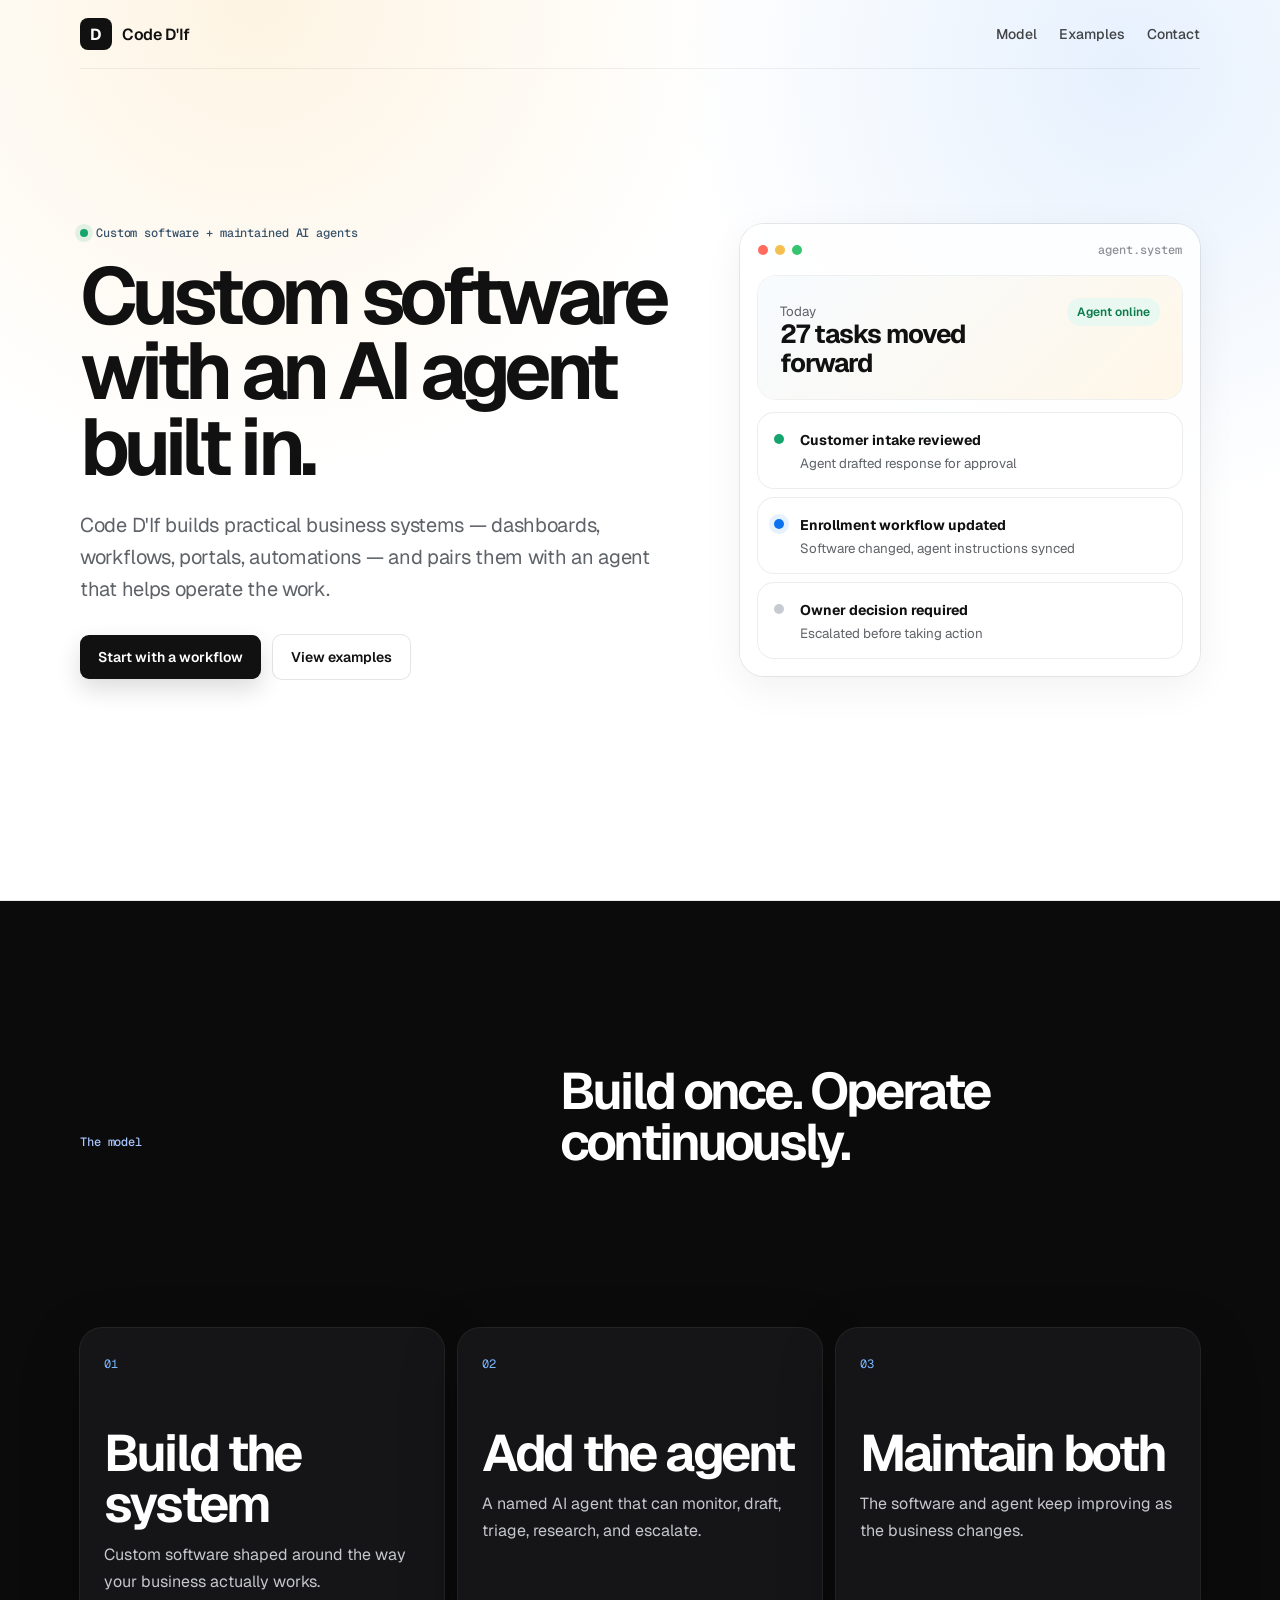
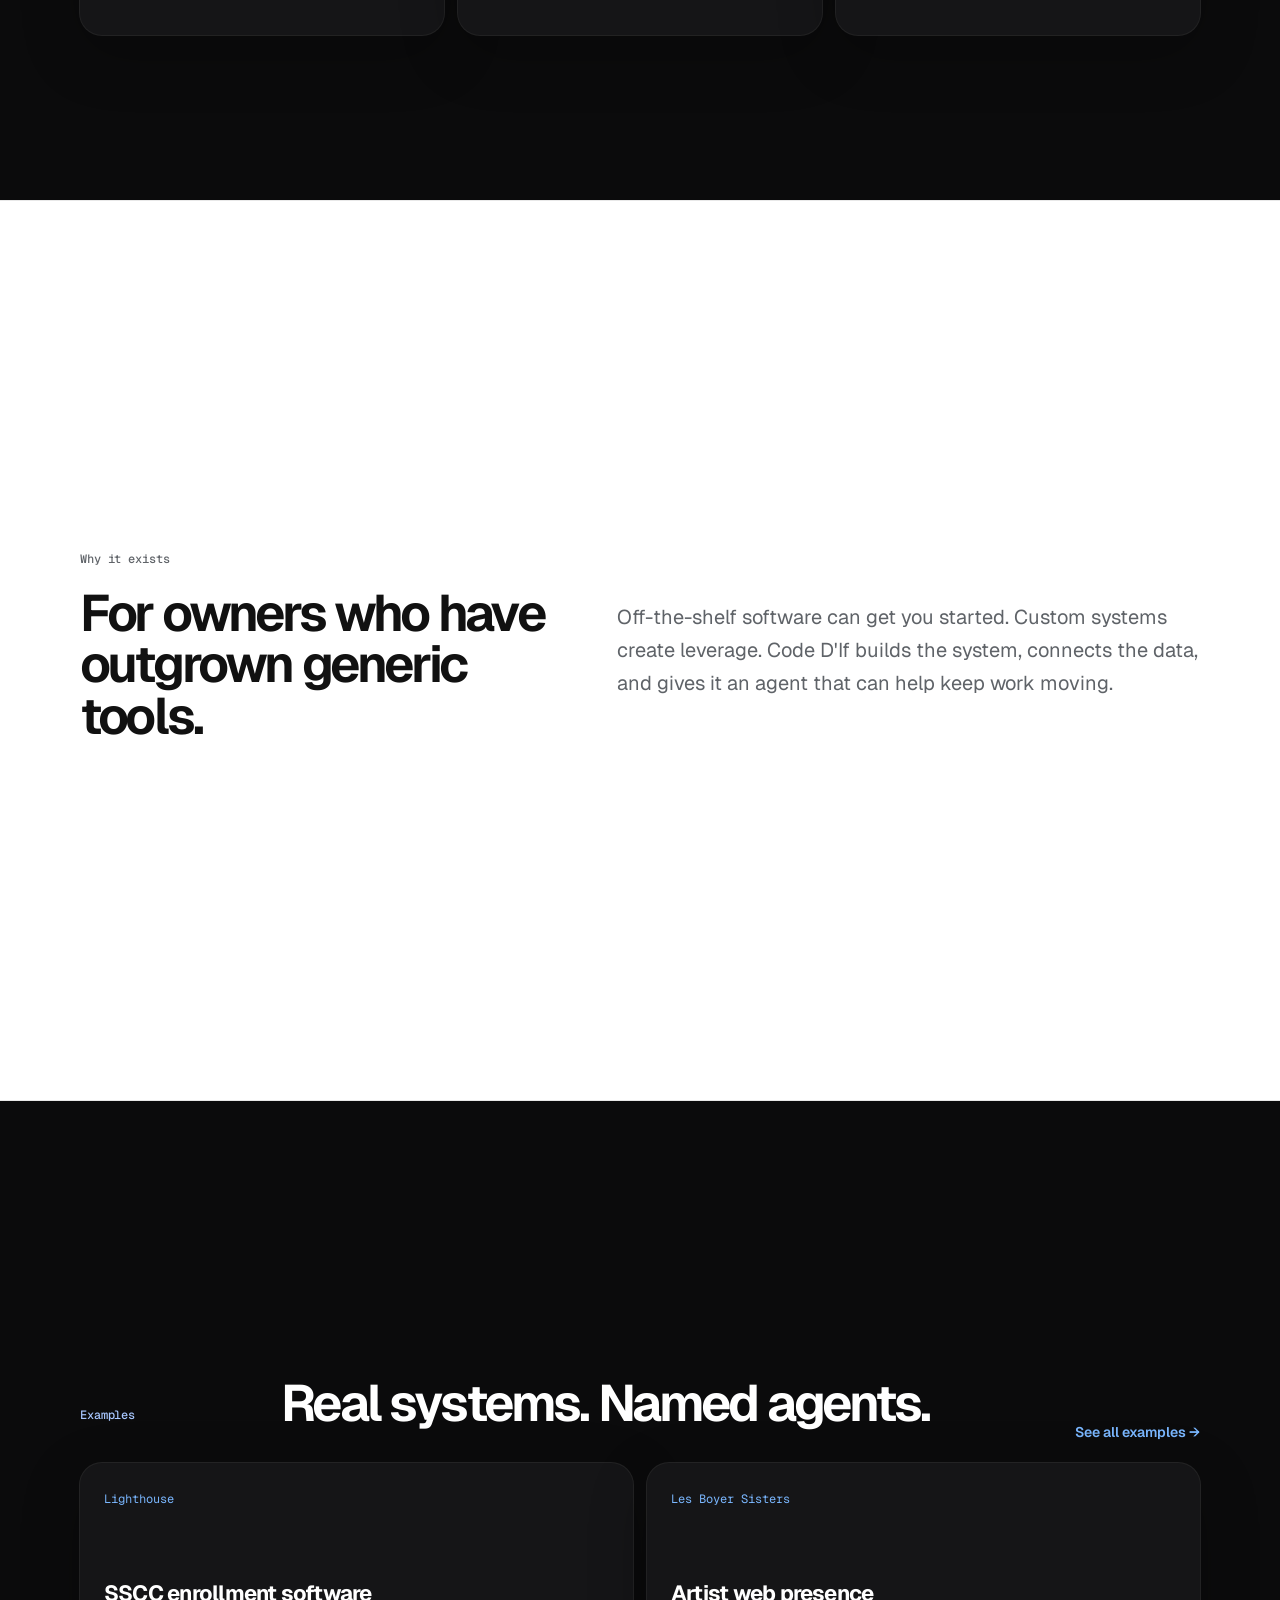
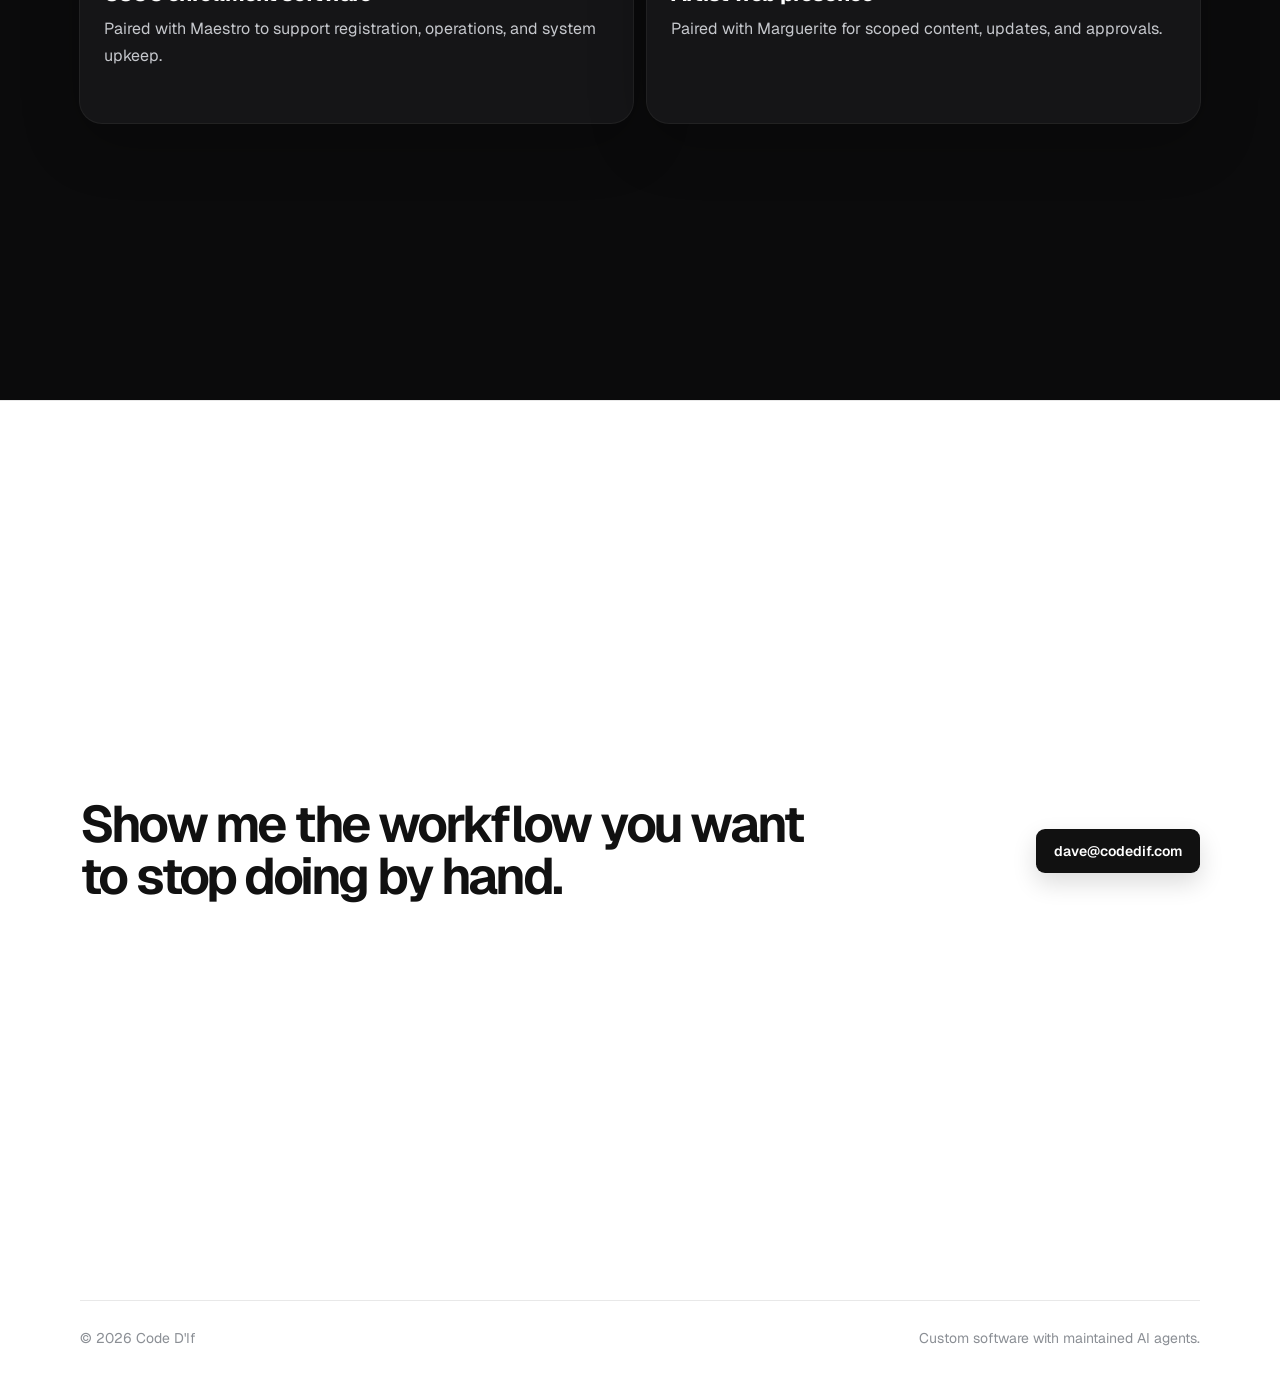
==== commit 61d11083: "fix: make section bands fullscreen with adaptive header" ====
--- a/index.html
+++ b/index.html
@@ -25,7 +25,7 @@
   </header>
 
   <main>
-    <section class="section-band hero-band">
+    <section class="section-band hero-band" data-header-theme="light">
       <div class="hero shell">
         <div class="hero-copy">
           <div class="eyebrow"><span></span> Custom software + maintained AI agents</div>
@@ -55,7 +55,7 @@
       </div>
     </section>
 
-    <section id="model" class="section-band model-band">
+    <section id="model" class="section-band model-band" data-header-theme="dark">
       <div class="shell section-intro">
         <p class="kicker">The model</p>
         <h2>Build once. Operate continuously.</h2>
@@ -79,7 +79,7 @@
       </div>
     </section>
 
-    <section class="section-band proof-band">
+    <section class="section-band proof-band" data-header-theme="light">
       <div class="shell split-proof">
         <div>
           <p class="kicker">Why it exists</p>
@@ -89,7 +89,7 @@
       </div>
     </section>
 
-    <section class="section-band examples-band">
+    <section class="section-band examples-band" data-header-theme="dark">
       <div class="shell examples-preview">
         <div class="section-heading">
           <p class="kicker">Examples</p>
@@ -111,7 +111,7 @@
       </div>
     </section>
 
-    <section class="section-band cta-band">
+    <section class="section-band cta-band" data-header-theme="light">
       <div class="shell final-cta">
         <h2>Show me the workflow you want to stop doing by hand.</h2>
         <a class="button primary" href="mailto:dave@codedif.com?subject=Project%20inquiry%20for%20Code%20D'If">dave@codedif.com</a>
@@ -124,6 +124,27 @@
     <span>Custom software with maintained AI agents.</span>
   </footer>
 
-  <script>document.getElementById('year').textContent = new Date().getFullYear();</script>
+  <script>
+    document.getElementById('year').textContent = new Date().getFullYear();
+
+    const header = document.querySelector('.site-header');
+    const themedSections = Array.from(document.querySelectorAll('[data-header-theme]'));
+
+    function updateHeaderTheme() {
+      if (!header || !themedSections.length) return;
+      const probeY = Math.min(window.innerHeight - 1, header.getBoundingClientRect().bottom + 8);
+      const active = themedSections.find(section => {
+        const rect = section.getBoundingClientRect();
+        return rect.top <= probeY && rect.bottom > probeY;
+      });
+      const theme = active?.dataset.headerTheme || 'light';
+      header.classList.toggle('on-dark', theme === 'dark');
+      header.classList.toggle('on-light', theme !== 'dark');
+    }
+
+    updateHeaderTheme();
+    window.addEventListener('scroll', updateHeaderTheme, { passive: true });
+    window.addEventListener('resize', updateHeaderTheme);
+  </script>
 </body>
 </html>
--- a/styles.css
+++ b/styles.css
@@ -37,11 +37,20 @@
   justify-content: space-between;
   gap: 24px;
   width: min(1120px, calc(100% - 40px));
-  margin: 0 auto;
+  margin: 0 auto -69px;
   padding: 18px 0;
-  background: rgba(255,255,255,0.78);
-  backdrop-filter: blur(18px);
-  border-bottom: 1px solid rgba(0,0,0,0.06);
+  color: #111111;
+  background: transparent;
+  border-bottom: 1px solid transparent;
+  transition: color 180ms ease, border-color 180ms ease;
+}
+.site-header.on-dark {
+  color: #ffffff;
+  border-bottom-color: rgba(255,255,255,0.10);
+}
+.site-header.on-light {
+  color: #111111;
+  border-bottom-color: rgba(0,0,0,0.06);
 }
 .brand { display: inline-flex; align-items: center; gap: 10px; font-weight: 600; letter-spacing: -0.02em; }
 .brand-mark {
@@ -53,19 +62,33 @@
   background: #111;
   color: #fff;
   font-weight: 700;
-}
-.nav-links { display: flex; align-items: center; gap: 22px; color: var(--muted); font-size: 14px; font-weight: 500; }
-.nav-links a:hover { color: var(--ink); }
+  transition: background 180ms ease, color 180ms ease, box-shadow 180ms ease;
+}
+.site-header.on-dark .brand-mark {
+  background: #ffffff;
+  color: #111111;
+  box-shadow: 0 0 0 1px rgba(255,255,255,0.18);
+}
+.site-header.on-light .brand-mark {
+  background: #111111;
+  color: #ffffff;
+}
+.nav-links { display: flex; align-items: center; gap: 22px; color: currentColor; font-size: 14px; font-weight: 500; opacity: 0.78; }
+.nav-links a:hover { color: currentColor; opacity: 1; }
 
 .hero {
   display: grid;
   grid-template-columns: minmax(0, 1fr) 460px;
   gap: 64px;
   align-items: center;
-  padding: 96px 0;
+  min-height: calc(100vh - 69px);
+  padding: 72px 0;
 }
 .section-band {
   position: relative;
+  display: grid;
+  align-items: center;
+  min-height: 100vh;
   border-top: 1px solid var(--line);
 }
 .hero-band {
@@ -75,7 +98,7 @@
     radial-gradient(circle at 88% 8%, rgba(10,114,239,0.10), transparent 28rem),
     #ffffff;
 }
-.model-band { background: #0b0b0c; color: #ffffff; padding: 78px 0 86px; }
+.model-band { background: #0b0b0c; color: #ffffff; padding: 96px 0; }
 .proof-band { background: #ffffff; color: var(--ink); }
 .examples-band { background: #0b0b0c; color: #ffffff; }
 .cta-band { background: #ffffff; color: var(--ink); }
@@ -224,12 +247,12 @@
   display: grid;
   grid-template-columns: 0.9fr 1.1fr;
   gap: 60px;
-  align-items: end;
+  align-items: center;
   padding: 96px 0;
 }
 .split-proof > p { font-size: 20px; margin-bottom: 0; }
 
-.examples-preview { padding: 92px 0; }
+.examples-preview { padding: 96px 0; }
 .section-heading { display: flex; justify-content: space-between; align-items: end; gap: 24px; margin-bottom: 22px; }
 .section-heading a { color: var(--accent); font-weight: 600; font-size: 14px; }
 .example-cards { display: grid; grid-template-columns: repeat(2, 1fr); gap: 14px; }
@@ -242,7 +265,7 @@
   justify-content: space-between;
   align-items: center;
   gap: 28px;
-  padding: 86px 0;
+  padding: 96px 0;
 }
 .final-cta h2 { max-width: 760px; margin-bottom: 0; }
 .site-footer { display: flex; justify-content: space-between; gap: 20px; padding: 28px 0 44px; border-top: 1px solid var(--line); color: var(--subtle); font-size: 14px; }
@@ -269,8 +292,9 @@
 .case-actions span { color: var(--muted); font-size: 14px; font-weight: 500; }
 
 @media (max-width: 920px) {
+  .section-band { min-height: auto; }
   .hero, .split-proof, .case-card { grid-template-columns: 1fr; }
-  .hero { padding-top: 70px; }
+  .hero { min-height: auto; padding-top: 70px; }
   .section-intro { align-items: flex-start; flex-direction: column; }
   .product-card { max-width: 560px; }
   .model-grid, .example-cards { grid-template-columns: 1fr; }
